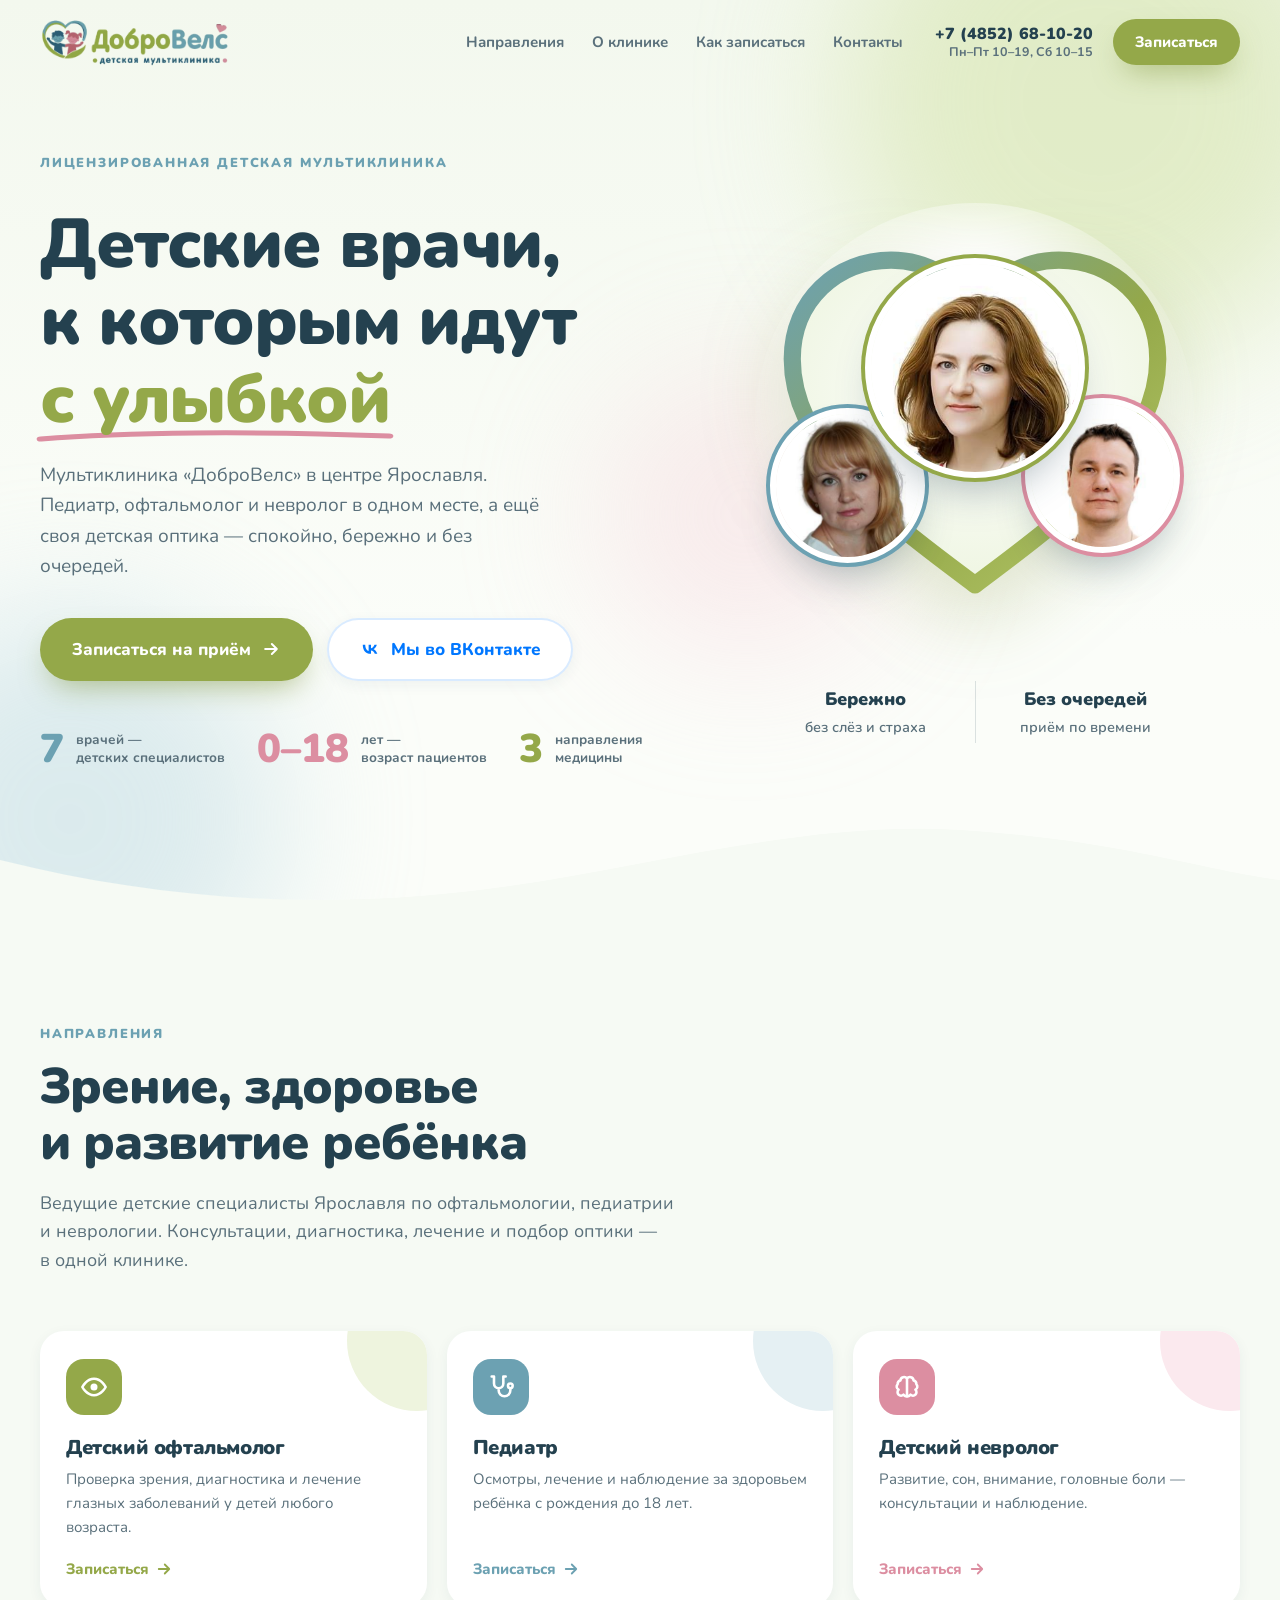
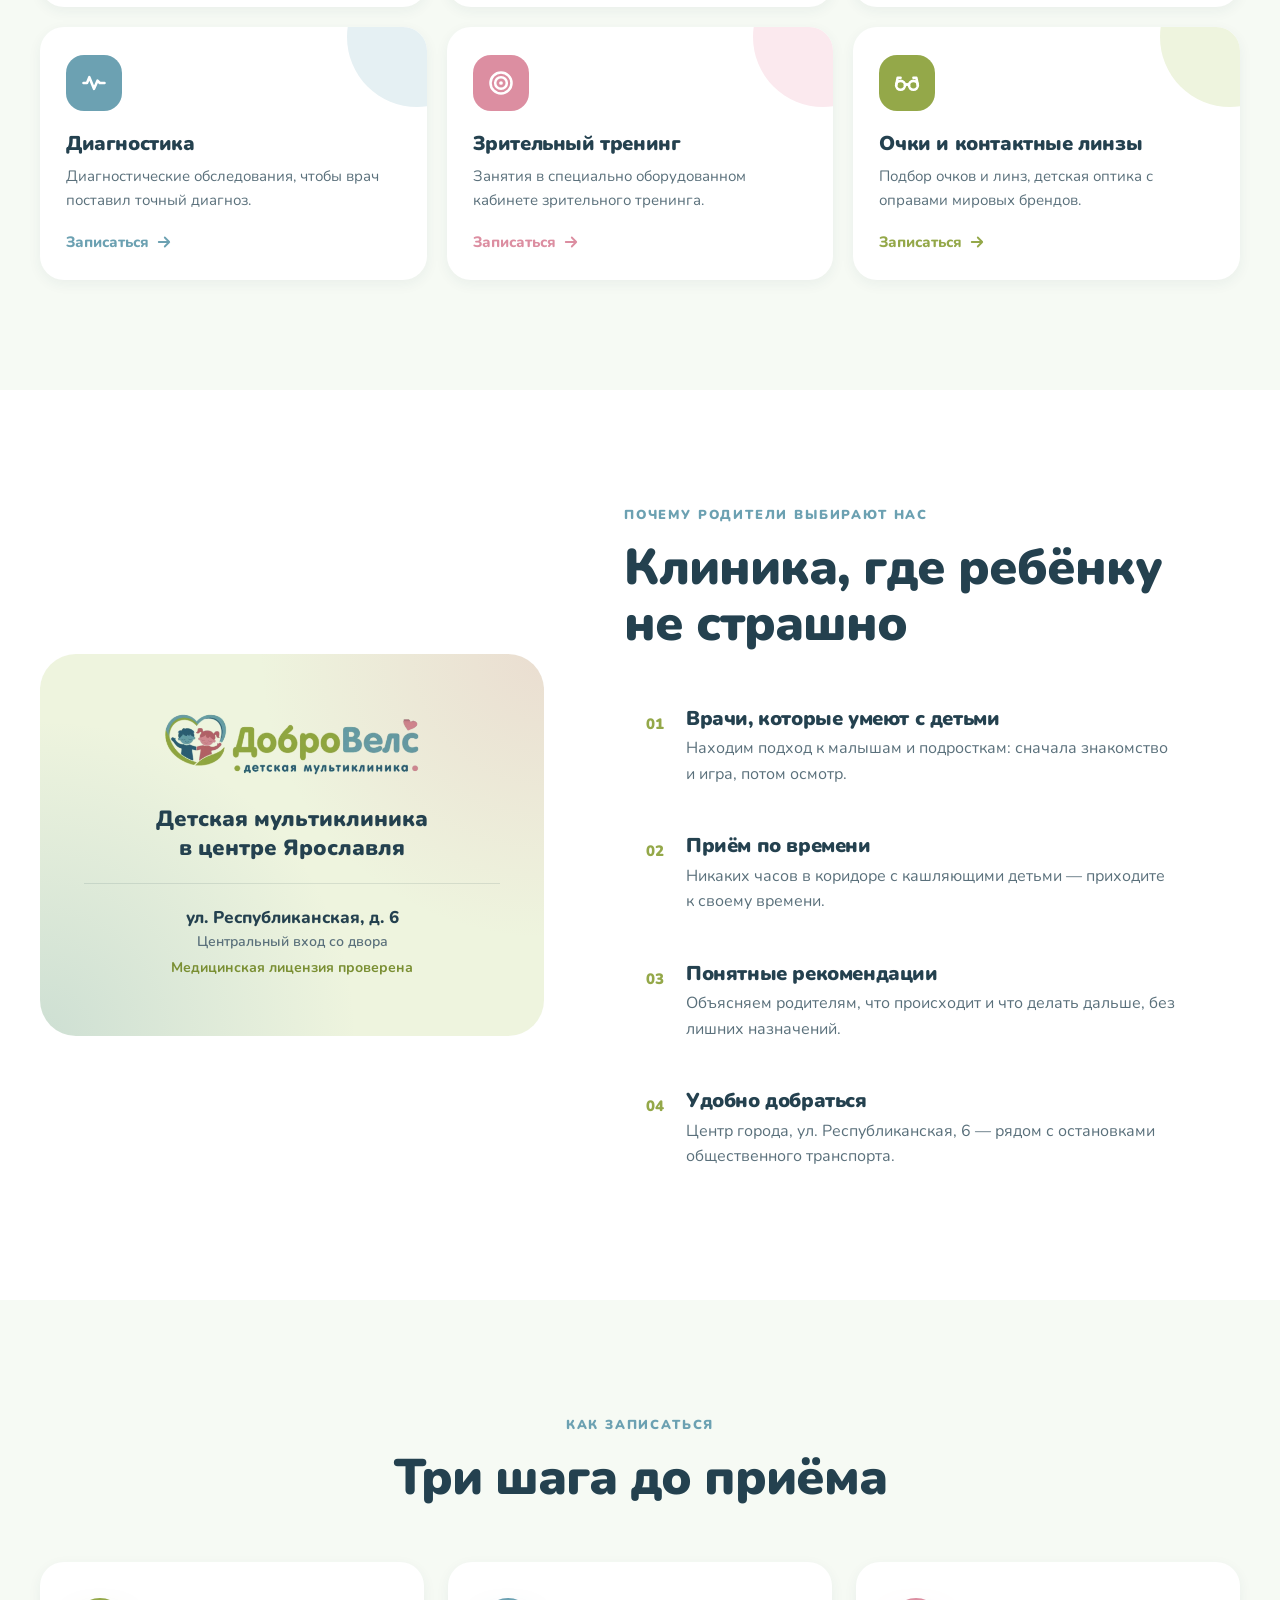
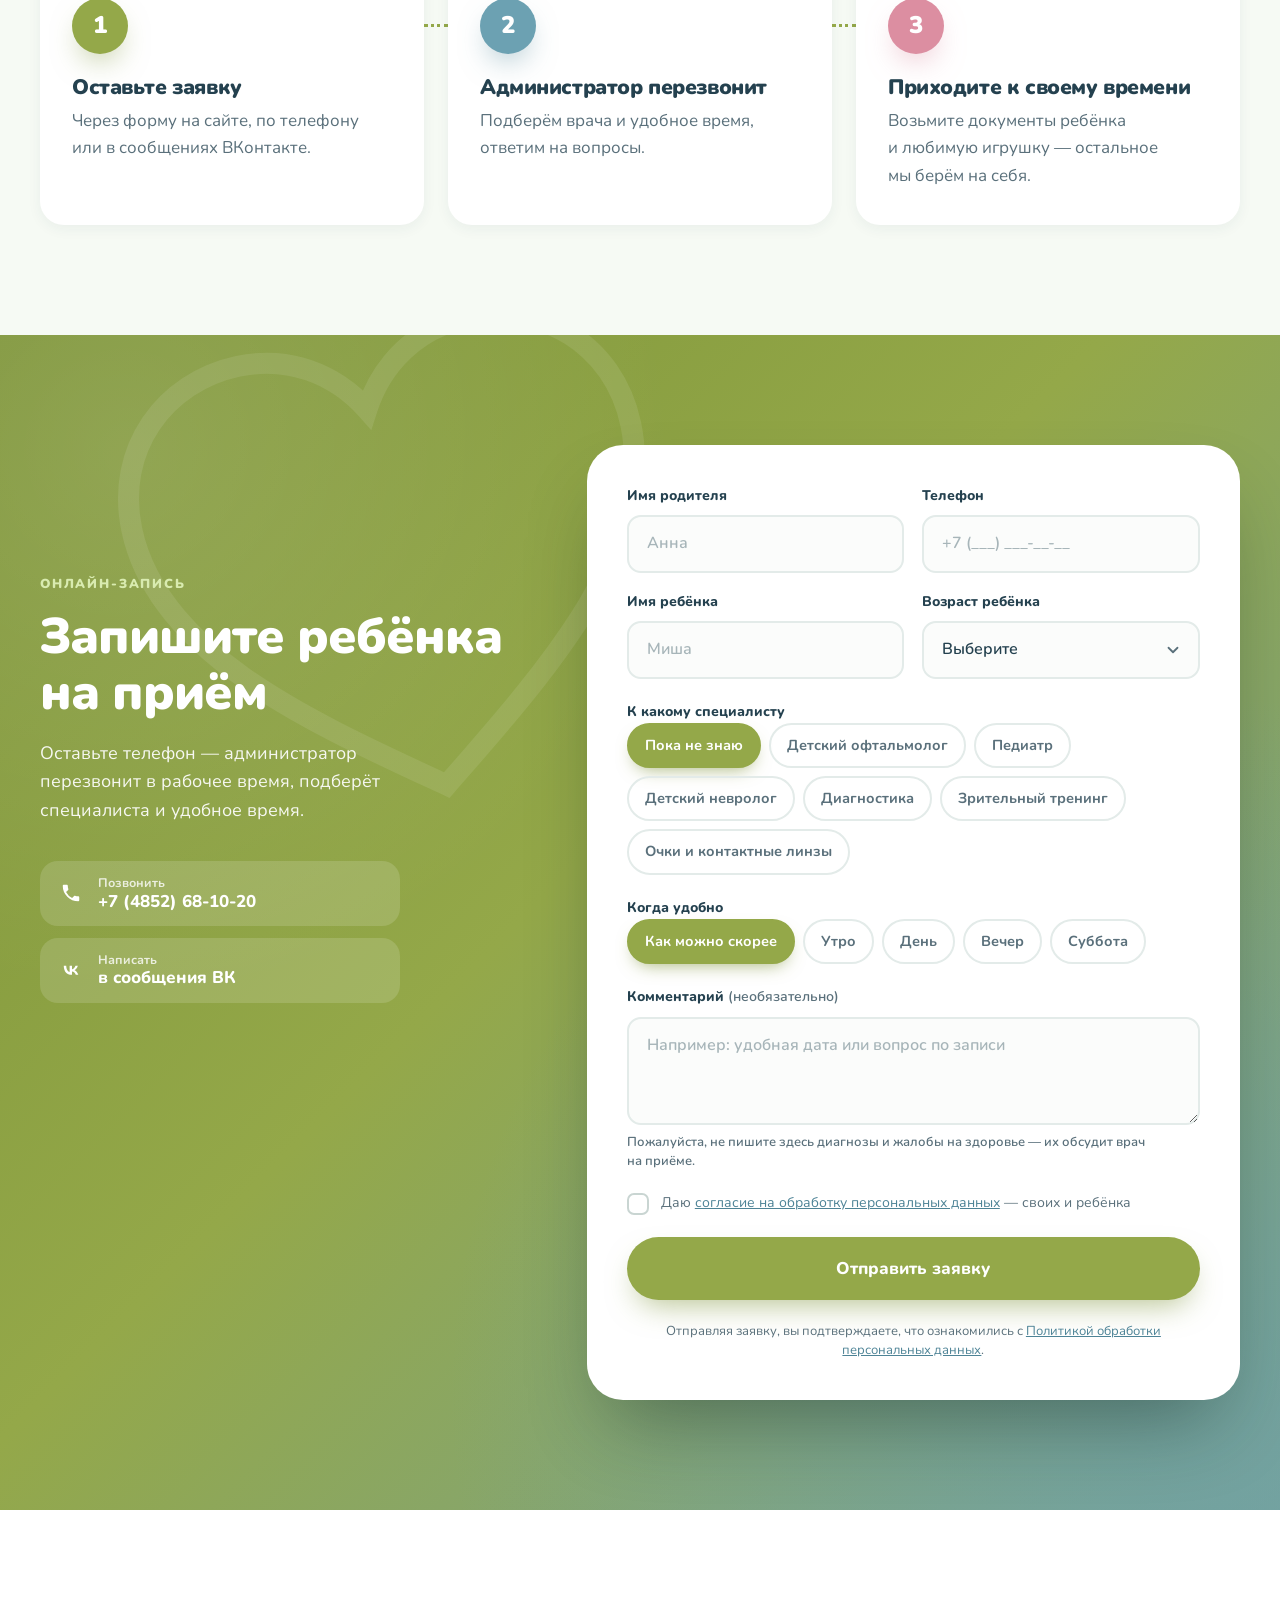
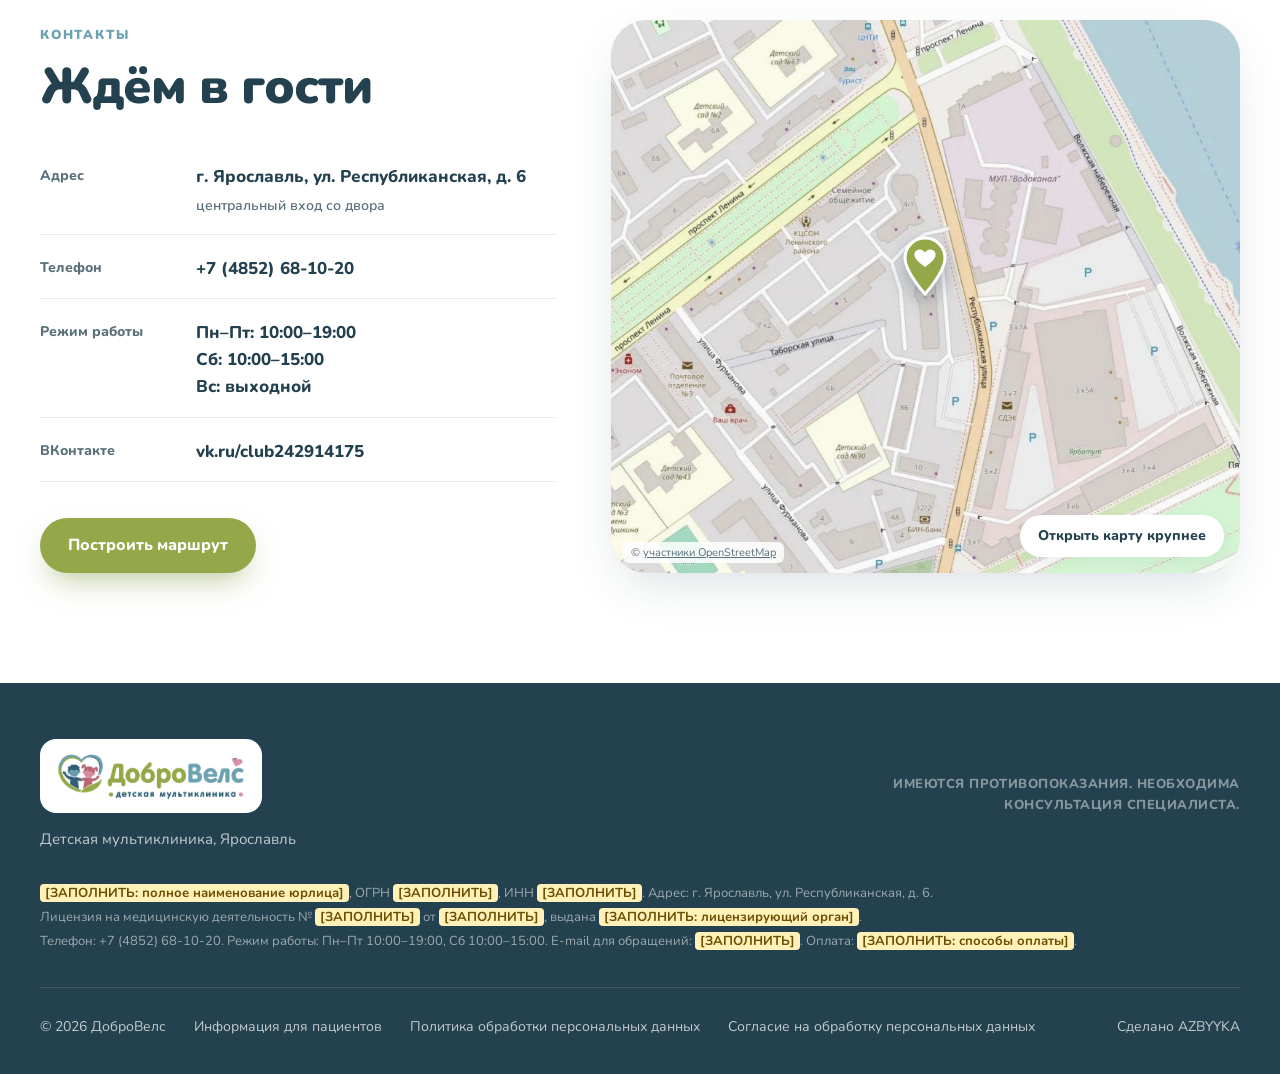
==== index.html @ 0ef4f891 "Initial commit: dobrovels demo site Co-Authored-By: Claude Opus 5.5 <noreply@anthropic.com> Claude-S" ====
<!DOCTYPE html>
<html lang="ru">
<head>
  <meta charset="utf-8">
  <meta name="viewport" content="width=device-width, initial-scale=1">
  <meta name="robots" content="noindex, nofollow">
  <title>ДоброВелс — детская мультиклиника в Ярославле</title>
  <meta name="description" content="Детская мультиклиника «ДоброВелс» в Ярославле: офтальмолог, педиатр и невролог для детей от 0 до 18 лет, детская оптика. ул. Республиканская, 6. Запись: +7 (4852) 68-10-20.">
  <meta name="theme-color" content="#94a849">
  <meta property="og:type" content="website">
  <meta property="og:title" content="ДоброВелс — детская мультиклиника в Ярославле">
  <meta property="og:description" content="Офтальмолог, педиатр и невролог для детей от 0 до 18 лет. Детская оптика. Онлайн-запись на приём.">
  <meta property="og:image" content="assets/logo.png">
  <link rel="icon" href="assets/favicon.png" type="image/png">
  <link rel="preload" href="assets/fonts/nunito-cyrillic-900-normal.woff2" as="font" type="font/woff2" crossorigin>
  <link rel="stylesheet" href="css/fonts.css">
  <link rel="stylesheet" href="css/styles.css">
  <script type="application/ld+json">
  {
    "@context": "https://schema.org",
    "@type": "MedicalClinic",
    "name": "Детская мультиклиника «ДоброВелс»",
    "medicalSpecialty": "Pediatric",
    "address": {
      "@type": "PostalAddress",
      "addressLocality": "Ярославль",
      "streetAddress": "ул. Республиканская, д. 6",
      "addressCountry": "RU"
    },
    "telephone": "+74852681020",
    "openingHours": ["Mo-Fr 10:00-19:00", "Sa 10:00-15:00"],
    "sameAs": ["https://vk.ru/club242914175"]
  }
  </script>
</head>
<body>
  <header class="header" data-header>
    <div class="container header__inner">
      <a class="header__logo" href="#top" aria-label="ДоброВелс — на главную">
        <img src="assets/logo.png" alt="ДоброВелс — детская мультиклиника" width="246" height="64">
      </a>

      <nav class="nav" data-nav aria-label="Основное меню">
        <a class="nav__link" href="#services">Направления</a>
        <a class="nav__link" href="#about">О клинике</a>
        <a class="nav__link" href="#steps">Как записаться</a>
        <a class="nav__link" href="#contacts">Контакты</a>
        <a class="nav__phone nav__phone--mobile" href="tel:+74852681020">+7 (4852) 68-10-20</a>
      </nav>

      <div class="header__actions">
        <a class="header__phone" href="tel:+74852681020">
          <span class="header__phone-number">+7 (4852) 68-10-20</span>
          <span class="header__phone-hint">Пн–Пт 10–19, Сб 10–15</span>
        </a>
        <a class="btn btn--primary btn--sm" href="#booking">Записаться</a>
        <button class="burger" type="button" data-burger aria-label="Открыть меню" aria-expanded="false">
          <span></span><span></span><span></span>
        </button>
      </div>
    </div>
  </header>

  <main id="top">
    <section class="hero">
      <div class="hero__bg" aria-hidden="true">
        <span class="blob blob--green"></span>
        <span class="blob blob--teal"></span>
        <span class="blob blob--pink"></span>
      </div>

      <div class="container hero__inner">
        <div class="hero__content">
          <span class="eyebrow hero__eyebrow reveal">Лицензированная детская мультиклиника</span>

          <h1 class="hero__title reveal">
            Детские врачи,<br>
            к&nbsp;которым идут<br>
            <span class="hero__accent">с&nbsp;улыбкой</span>
          </h1>

          <p class="hero__lead reveal">
            Мультиклиника «ДоброВелс» в&nbsp;центре Ярославля. Педиатр, офтальмолог
            и&nbsp;невролог в&nbsp;одном месте, а&nbsp;ещё своя детская оптика&nbsp;— спокойно,
            бережно и&nbsp;без очередей.
          </p>

          <div class="hero__actions reveal">
            <a class="btn btn--primary btn--lg" href="#booking">
              Записаться на приём
              <svg viewBox="0 0 24 24" width="20" height="20" aria-hidden="true"><path d="M5 12h14m-6-6 6 6-6 6" fill="none" stroke="currentColor" stroke-width="2.4" stroke-linecap="round" stroke-linejoin="round"/></svg>
            </a>
            <a class="btn btn--vk btn--lg" href="https://vk.ru/club242914175" target="_blank" rel="noopener">
              <svg viewBox="0 0 24 24" width="22" height="22" aria-hidden="true"><path fill="currentColor" d="M12.8 17.3c-5.5 0-8.6-3.8-8.7-10h2.7c.1 4.6 2.1 6.5 3.7 6.9V7.3h2.6v3.9c1.6-.2 3.2-2 3.8-3.9h2.5c-.4 2.4-2.2 4.2-3.5 4.9 1.3.6 3.3 2.2 4.1 5.1h-2.8c-.6-1.9-2.1-3.4-4.1-3.6v3.6h-.3Z"/></svg>
              Мы во ВКонтакте
            </a>
          </div>

          <ul class="hero__facts reveal">
            <li><strong>7</strong><span>врачей&nbsp;—<br>детских специалистов</span></li>
            <li><strong>0–18</strong><span>лет&nbsp;—<br>возраст пациентов</span></li>
            <li><strong>3</strong><span>направления<br>медицины</span></li>
          </ul>
        </div>

        <div class="hero__visual reveal">
          <div class="heart-scene">
            <svg class="heart-scene__heart" viewBox="0 0 400 360" aria-hidden="true">
              <defs>
                <linearGradient id="heartStroke" x1="0" y1="0" x2="1" y2="1">
                  <stop offset="0" stop-color="#6ca1b2"/>
                  <stop offset=".55" stop-color="#94a849"/>
                  <stop offset="1" stop-color="#b6c96a"/>
                </linearGradient>
                <radialGradient id="heartFill" cx=".5" cy=".42" r=".6">
                  <stop offset="0" stop-color="#ffffff"/>
                  <stop offset="1" stop-color="#eef5e1"/>
                </radialGradient>
              </defs>
              <path class="heart-scene__shape" d="M200 330C120 270 30 205 30 120 30 65 72 28 122 28c34 0 62 18 78 46 16-28 44-46 78-46 50 0 92 37 92 92 0 85-90 150-170 210Z" fill="url(#heartFill)" stroke="url(#heartStroke)" stroke-width="16" stroke-linejoin="round"/>
            </svg>

            <div class="team">
              <img class="team__photo team__photo--main" src="assets/doctor-1.jpg" alt="Врач детской мультиклиники «ДоброВелс»" width="300" height="300">
              <img class="team__photo team__photo--left" src="assets/doctor-2.jpg" alt="Врач детской мультиклиники «ДоброВелс»" width="300" height="300" loading="lazy">
              <img class="team__photo team__photo--right" src="assets/doctor-3.jpg" alt="Врач детской мультиклиники «ДоброВелс»" width="300" height="300" loading="lazy">
            </div>
          </div>

          <dl class="hero__notes">
            <div>
              <dt>Бережно</dt>
              <dd>без слёз и&nbsp;страха</dd>
            </div>
            <div>
              <dt>Без очередей</dt>
              <dd>приём по&nbsp;времени</dd>
            </div>
          </dl>
        </div>
      </div>

      <svg class="hero__wave" viewBox="0 0 1440 90" preserveAspectRatio="none" aria-hidden="true">
        <path d="M0 40c180 40 360 50 540 30S900 0 1080 10s270 40 360 50v30H0Z" fill="currentColor"/>
      </svg>
    </section>

    <section class="section section--tint" id="services">
      <div class="container">
        <header class="section__head reveal">
          <span class="eyebrow">Направления</span>
          <h2 class="section__title">Зрение, здоровье<br>и&nbsp;развитие ребёнка</h2>
          <p class="section__lead">Ведущие детские специалисты Ярославля по&nbsp;офтальмологии, педиатрии и&nbsp;неврологии. Консультации, диагностика, лечение и&nbsp;подбор оптики&nbsp;— в&nbsp;одной клинике.</p>
        </header>

        <div class="services" data-services></div>
      </div>
    </section>

    <section class="section" id="about">
      <div class="container about">
        <div class="about__media reveal">
          <div class="about__card about__card--main">
            <img src="assets/logo.png" alt="" width="246" height="64">
            <p>Детская мультиклиника<br>в&nbsp;центре Ярославля</p>
            <address>ул. Республиканская, д.&nbsp;6</address>
            <span class="about__entrance">Центральный вход со&nbsp;двора</span>
            <span class="about__license">Медицинская лицензия проверена</span>
          </div>
        </div>

        <div class="about__content">
          <span class="eyebrow reveal">Почему родители выбирают нас</span>
          <h2 class="section__title reveal">Клиника, где ребёнку<br>не страшно</h2>

          <ul class="features">
            <li class="feature reveal">
              <span class="feature__num">01</span>
              <div>
                <h3>Врачи, которые умеют с&nbsp;детьми</h3>
                <p>Находим подход к&nbsp;малышам и&nbsp;подросткам: сначала знакомство и&nbsp;игра, потом осмотр.</p>
              </div>
            </li>
            <li class="feature reveal">
              <span class="feature__num">02</span>
              <div>
                <h3>Приём по времени</h3>
                <p>Никаких часов в&nbsp;коридоре с&nbsp;кашляющими детьми&nbsp;— приходите к&nbsp;своему времени.</p>
              </div>
            </li>
            <li class="feature reveal">
              <span class="feature__num">03</span>
              <div>
                <h3>Понятные рекомендации</h3>
                <p>Объясняем родителям, что происходит и&nbsp;что делать дальше, без лишних назначений.</p>
              </div>
            </li>
            <li class="feature reveal">
              <span class="feature__num">04</span>
              <div>
                <h3>Удобно добраться</h3>
                <p>Центр города, ул.&nbsp;Республиканская, 6&nbsp;— рядом с&nbsp;остановками общественного транспорта.</p>
              </div>
            </li>
          </ul>
        </div>
      </div>
    </section>

    <section class="section section--tint" id="steps">
      <div class="container">
        <header class="section__head section__head--center reveal">
          <span class="eyebrow">Как записаться</span>
          <h2 class="section__title">Три шага до приёма</h2>
        </header>

        <ol class="steps">
          <li class="step reveal">
            <span class="step__num">1</span>
            <h3>Оставьте заявку</h3>
            <p>Через форму на&nbsp;сайте, по&nbsp;телефону или в&nbsp;сообщениях ВКонтакте.</p>
          </li>
          <li class="step reveal">
            <span class="step__num">2</span>
            <h3>Администратор перезвонит</h3>
            <p>Подберём врача и&nbsp;удобное время, ответим на&nbsp;вопросы.</p>
          </li>
          <li class="step reveal">
            <span class="step__num">3</span>
            <h3>Приходите к&nbsp;своему времени</h3>
            <p>Возьмите документы ребёнка и&nbsp;любимую игрушку&nbsp;— остальное мы&nbsp;берём на&nbsp;себя.</p>
          </li>
        </ol>
      </div>
    </section>

    <section class="section booking-section" id="booking">
      <div class="container booking">
        <div class="booking__intro reveal">
          <span class="eyebrow eyebrow--light">Онлайн-запись</span>
          <h2 class="section__title">Запишите ребёнка<br>на приём</h2>
          <p>Оставьте телефон — администратор перезвонит в&nbsp;рабочее время, подберёт специалиста и&nbsp;удобное время.</p>

          <div class="booking__alt">
            <a class="booking__alt-link" href="tel:+74852681020">
              <svg viewBox="0 0 24 24" width="22" height="22" aria-hidden="true"><path fill="currentColor" d="M6.6 10.8a15.2 15.2 0 0 0 6.6 6.6l2.2-2.2c.3-.3.7-.4 1-.2 1.1.4 2.3.6 3.6.6.6 0 1 .4 1 1V20c0 .6-.4 1-1 1A17 17 0 0 1 3 4c0-.6.4-1 1-1h3.5c.6 0 1 .4 1 1 0 1.3.2 2.5.6 3.6.1.3 0 .7-.2 1l-2.3 2.2Z"/></svg>
              <span><small>Позвонить</small>+7 (4852) 68-10-20</span>
            </a>
            <a class="booking__alt-link" href="https://vk.me/club242914175" target="_blank" rel="noopener">
              <svg viewBox="0 0 24 24" width="22" height="22" aria-hidden="true"><path fill="currentColor" d="M12.8 17.3c-5.5 0-8.6-3.8-8.7-10h2.7c.1 4.6 2.1 6.5 3.7 6.9V7.3h2.6v3.9c1.6-.2 3.2-2 3.8-3.9h2.5c-.4 2.4-2.2 4.2-3.5 4.9 1.3.6 3.3 2.2 4.1 5.1h-2.8c-.6-1.9-2.1-3.4-4.1-3.6v3.6h-.3Z"/></svg>
              <span><small>Написать</small>в&nbsp;сообщения ВК</span>
            </a>
          </div>
        </div>

        <form class="form reveal" data-booking-form action="send.php" method="post" novalidate>
          <div class="form__body">
            <div class="form__grid">
              <label class="field">
                <span class="field__label">Имя родителя</span>
                <input class="field__input" type="text" name="parent_name" autocomplete="name" required placeholder="Анна">
                <span class="field__error">Укажите, как к вам обращаться</span>
              </label>

              <label class="field">
                <span class="field__label">Телефон</span>
                <input class="field__input" type="tel" name="phone" autocomplete="tel" inputmode="tel" required placeholder="+7 (___) ___-__-__" data-phone-mask>
                <span class="field__error">Проверьте номер телефона</span>
              </label>

              <label class="field">
                <span class="field__label">Имя ребёнка</span>
                <input class="field__input" type="text" name="child_name" placeholder="Миша">
              </label>

              <label class="field">
                <span class="field__label">Возраст ребёнка</span>
                <select class="field__input" name="child_age">
                  <option value="">Выберите</option>
                  <option>до 1 года</option>
                  <option>1–3 года</option>
                  <option>3–7 лет</option>
                  <option>7–12 лет</option>
                  <option>12–18 лет</option>
                </select>
              </label>
            </div>

            <fieldset class="field">
              <legend class="field__label">К какому специалисту</legend>
              <div class="chips" data-specialist-chips></div>
            </fieldset>

            <fieldset class="field">
              <legend class="field__label">Когда удобно</legend>
              <div class="chips">
                <label class="chip"><input type="radio" name="time" value="Как можно скорее" checked><span>Как можно скорее</span></label>
                <label class="chip"><input type="radio" name="time" value="Утро"><span>Утро</span></label>
                <label class="chip"><input type="radio" name="time" value="День"><span>День</span></label>
                <label class="chip"><input type="radio" name="time" value="Вечер"><span>Вечер</span></label>
                <label class="chip"><input type="radio" name="time" value="Суббота"><span>Суббота</span></label>
              </div>
            </fieldset>

            <label class="field">
              <span class="field__label">Комментарий <em>(необязательно)</em></span>
              <textarea class="field__input" name="comment" rows="3" maxlength="500" placeholder="Например: удобная дата или вопрос по записи" aria-describedby="comment-hint"></textarea>
              <span class="field__hint" id="comment-hint">Пожалуйста, не&nbsp;пишите здесь диагнозы и&nbsp;жалобы на&nbsp;здоровье&nbsp;— их&nbsp;обсудит врач на&nbsp;приёме.</span>
            </label>

            <input class="form__trap" type="text" name="website" tabindex="-1" autocomplete="off" aria-hidden="true">

            <label class="consent">
              <input type="checkbox" name="consent" value="1" required>
              <span class="consent__box" aria-hidden="true"></span>
              <span class="consent__text">Даю <a href="consent.html" target="_blank">согласие на&nbsp;обработку персональных данных</a>&nbsp;— своих и&nbsp;ребёнка</span>
            </label>
            <input type="hidden" name="consent_version" value="2026-11-08">

            <button class="btn btn--primary btn--lg btn--block" type="submit" data-submit>
              <span class="btn__label">Отправить заявку</span>
              <span class="btn__spinner" aria-hidden="true"></span>
            </button>
            <p class="form__status" data-form-status role="status" aria-live="polite"></p>
            <p class="form__legal">Отправляя заявку, вы&nbsp;подтверждаете, что ознакомились с&nbsp;<a href="privacy.html" target="_blank">Политикой обработки персональных данных</a>.</p>
          </div>

          <div class="form__success" data-form-success hidden>
            <div class="form__success-icon">
              <svg viewBox="0 0 52 52" width="64" height="64" aria-hidden="true"><circle cx="26" cy="26" r="24" fill="none" stroke="currentColor" stroke-width="3"/><path d="m15 27 7 7 15-16" fill="none" stroke="currentColor" stroke-width="4" stroke-linecap="round" stroke-linejoin="round"/></svg>
            </div>
            <h3>Заявка отправлена!</h3>
            <p>Администратор перезвонит вам в&nbsp;ближайшее рабочее время.</p>
            <button class="btn btn--ghost" type="button" data-form-reset>Записать ещё одного ребёнка</button>
          </div>
        </form>
      </div>
    </section>

    <section class="section" id="contacts">
      <div class="container contacts">
        <div class="contacts__info reveal">
          <span class="eyebrow">Контакты</span>
          <h2 class="section__title">Ждём в гости</h2>

          <dl class="contact-list">
            <div class="contact-list__item">
              <dt>Адрес</dt>
              <dd>г. Ярославль, ул. Республиканская, д.&nbsp;6<br><span class="contact-list__note">центральный вход со&nbsp;двора</span></dd>
            </div>
            <div class="contact-list__item">
              <dt>Телефон</dt>
              <dd><a href="tel:+74852681020">+7 (4852) 68-10-20</a></dd>
            </div>
            <div class="contact-list__item">
              <dt>Режим работы</dt>
              <dd>Пн–Пт: 10:00–19:00<br>Сб: 10:00–15:00<br>Вс: выходной</dd>
            </div>
            <div class="contact-list__item">
              <dt>ВКонтакте</dt>
              <dd><a href="https://vk.ru/club242914175" target="_blank" rel="noopener">vk.ru/club242914175</a></dd>
            </div>
          </dl>

          <a class="btn btn--primary" href="https://yandex.ru/maps/?rtext=~57.641555%2C39.882776&amp;rtt=auto" target="_blank" rel="noopener">Построить маршрут</a>
        </div>

        <div class="contacts__map reveal">
          <div class="map">
            <img class="map__image" src="assets/map.jpg" alt="Карта: Ярославль, ул. Республиканская, 6" width="1100" height="760" loading="lazy">
            <svg class="map__pin" viewBox="0 0 48 60" width="48" height="60" aria-hidden="true">
              <path d="M24 58C24 58 4 36 4 22a20 20 0 0 1 40 0c0 14-20 36-20 36Z" fill="#94a849" stroke="#fff" stroke-width="3"/>
              <path d="M24 31s-8-4.9-10.1-9.9C12.3 17.3 14.7 13.5 18.6 13.5c2.1 0 3.8 1.2 5.4 3 1.6-1.8 3.3-3 5.4-3 3.9 0 6.3 3.8 4.7 7.6C32 26.1 24 31 24 31Z" fill="#fff"/>
            </svg>
            <span class="map__attribution">© <a href="https://www.openstreetmap.org/copyright" target="_blank" rel="noopener">участники OpenStreetMap</a></span>
          </div>
          <a class="contacts__map-link" href="https://www.openstreetmap.org/?mlat=57.641555&amp;mlon=39.882776#map=17/57.641555/39.882776" target="_blank" rel="noopener">Открыть карту крупнее</a>
        </div>
      </div>
    </section>
  </main>

  <footer class="footer">
    <div class="container footer__inner">
      <div class="footer__brand">
        <img src="assets/logo.png" alt="ДоброВелс" width="200" height="52">
        <p>Детская мультиклиника, Ярославль</p>
      </div>

      <p class="footer__warning">Имеются противопоказания. Необходима консультация специалиста.</p>

      <div class="footer__legal">
        <p><span class="fill">[ЗАПОЛНИТЬ: полное наименование юрлица]</span>, ОГРН <span class="fill">[ЗАПОЛНИТЬ]</span>, ИНН <span class="fill">[ЗАПОЛНИТЬ]</span>. Адрес: г.&nbsp;Ярославль, ул.&nbsp;Республиканская, д.&nbsp;6.</p>
        <p>Лицензия на&nbsp;медицинскую деятельность №&nbsp;<span class="fill">[ЗАПОЛНИТЬ]</span> от&nbsp;<span class="fill">[ЗАПОЛНИТЬ]</span>, выдана <span class="fill">[ЗАПОЛНИТЬ: лицензирующий орган]</span>.</p>
        <p>Телефон: +7 (4852) 68-10-20. Режим работы: Пн–Пт 10:00–19:00, Сб 10:00–15:00. E-mail для обращений: <span class="fill">[ЗАПОЛНИТЬ]</span>. Оплата: <span class="fill">[ЗАПОЛНИТЬ: способы оплаты]</span>.</p>
      </div>

      <div class="footer__bottom">
        <span>© <span data-year>2026</span> ДоброВелс</span>
        <a href="patients.html">Информация для пациентов</a>
        <a href="privacy.html">Политика обработки персональных данных</a>
        <a href="consent.html">Согласие на обработку персональных данных</a>
        <a class="footer__credit" href="https://azbyyka.ru" target="_blank" rel="noopener">Сделано AZBYYKA</a>
      </div>
    </div>
  </footer>

  <div class="mobile-bar">
    <a class="mobile-bar__call" href="tel:+74852681020" aria-label="Позвонить">
      <svg viewBox="0 0 24 24" width="22" height="22" aria-hidden="true"><path fill="currentColor" d="M6.6 10.8a15.2 15.2 0 0 0 6.6 6.6l2.2-2.2c.3-.3.7-.4 1-.2 1.1.4 2.3.6 3.6.6.6 0 1 .4 1 1V20c0 .6-.4 1-1 1A17 17 0 0 1 3 4c0-.6.4-1 1-1h3.5c.6 0 1 .4 1 1 0 1.3.2 2.5.6 3.6.1.3 0 .7-.2 1l-2.3 2.2Z"/></svg>
    </a>
    <a class="btn btn--primary btn--block" href="#booking">Записаться на приём</a>
  </div>

  <script src="js/main.js" defer></script>
</body>
</html>
---- css/fonts.css ----
@font-face {
  font-family: "Nunito";
  font-style: normal;
  font-weight: 400;
  font-display: swap;
  src: url("../assets/fonts/nunito-cyrillic-400-normal.woff2") format("woff2");
  unicode-range: U+0301, U+0400-045F, U+0490-0491, U+04B0-04B1, U+2116;
}

@font-face {
  font-family: "Nunito";
  font-style: normal;
  font-weight: 400;
  font-display: swap;
  src: url("../assets/fonts/nunito-latin-400-normal.woff2") format("woff2");
  unicode-range: U+0000-00FF, U+0131, U+0152-0153, U+02BB-02BC, U+02C6, U+02DA, U+02DC, U+0304, U+0308, U+0329, U+2000-206F, U+20AC, U+2122, U+2191, U+2193, U+2212, U+2215, U+FEFF, U+FFFD;
}

@font-face {
  font-family: "Nunito";
  font-style: normal;
  font-weight: 600;
  font-display: swap;
  src: url("../assets/fonts/nunito-cyrillic-600-normal.woff2") format("woff2");
  unicode-range: U+0301, U+0400-045F, U+0490-0491, U+04B0-04B1, U+2116;
}

@font-face {
  font-family: "Nunito";
  font-style: normal;
  font-weight: 600;
  font-display: swap;
  src: url("../assets/fonts/nunito-latin-600-normal.woff2") format("woff2");
  unicode-range: U+0000-00FF, U+0131, U+0152-0153, U+02BB-02BC, U+02C6, U+02DA, U+02DC, U+0304, U+0308, U+0329, U+2000-206F, U+20AC, U+2122, U+2191, U+2193, U+2212, U+2215, U+FEFF, U+FFFD;
}

@font-face {
  font-family: "Nunito";
  font-style: normal;
  font-weight: 700;
  font-display: swap;
  src: url("../assets/fonts/nunito-cyrillic-700-normal.woff2") format("woff2");
  unicode-range: U+0301, U+0400-045F, U+0490-0491, U+04B0-04B1, U+2116;
}

@font-face {
  font-family: "Nunito";
  font-style: normal;
  font-weight: 700;
  font-display: swap;
  src: url("../assets/fonts/nunito-latin-700-normal.woff2") format("woff2");
  unicode-range: U+0000-00FF, U+0131, U+0152-0153, U+02BB-02BC, U+02C6, U+02DA, U+02DC, U+0304, U+0308, U+0329, U+2000-206F, U+20AC, U+2122, U+2191, U+2193, U+2212, U+2215, U+FEFF, U+FFFD;
}

@font-face {
  font-family: "Nunito";
  font-style: normal;
  font-weight: 800;
  font-display: swap;
  src: url("../assets/fonts/nunito-cyrillic-800-normal.woff2") format("woff2");
  unicode-range: U+0301, U+0400-045F, U+0490-0491, U+04B0-04B1, U+2116;
}

@font-face {
  font-family: "Nunito";
  font-style: normal;
  font-weight: 800;
  font-display: swap;
  src: url("../assets/fonts/nunito-latin-800-normal.woff2") format("woff2");
  unicode-range: U+0000-00FF, U+0131, U+0152-0153, U+02BB-02BC, U+02C6, U+02DA, U+02DC, U+0304, U+0308, U+0329, U+2000-206F, U+20AC, U+2122, U+2191, U+2193, U+2212, U+2215, U+FEFF, U+FFFD;
}

@font-face {
  font-family: "Nunito";
  font-style: normal;
  font-weight: 900;
  font-display: swap;
  src: url("../assets/fonts/nunito-cyrillic-900-normal.woff2") format("woff2");
  unicode-range: U+0301, U+0400-045F, U+0490-0491, U+04B0-04B1, U+2116;
}

@font-face {
  font-family: "Nunito";
  font-style: normal;
  font-weight: 900;
  font-display: swap;
  src: url("../assets/fonts/nunito-latin-900-normal.woff2") format("woff2");
  unicode-range: U+0000-00FF, U+0131, U+0152-0153, U+02BB-02BC, U+02C6, U+02DA, U+02DC, U+0304, U+0308, U+0329, U+2000-206F, U+20AC, U+2122, U+2191, U+2193, U+2212, U+2215, U+FEFF, U+FFFD;
}
---- css/styles.css ----
:root {
  --green: #94a849;
  --green-dark: #7a8f33;
  --green-soft: #eef4de;
  --teal: #6ca1b2;
  --teal-dark: #4d8396;
  --teal-soft: #e5f0f3;
  --pink: #dc8ea1;
  --pink-soft: #fbe9ee;
  --ink: #24414f;
  --ink-soft: #5a707b;
  --line: #e3ebe9;
  --bg: #ffffff;
  --bg-tint: #f6faf4;
  --vk: #0077ff;

  --radius-sm: 14px;
  --radius: 24px;
  --radius-lg: 36px;
  --shadow-sm: 0 4px 14px rgba(36, 65, 79, .06);
  --shadow: 0 18px 50px -12px rgba(36, 65, 79, .18);
  --shadow-green: 0 14px 30px -10px rgba(122, 143, 51, .55);

  --font: "Nunito", system-ui, -apple-system, "Segoe UI", sans-serif;
  --header-h: 84px;
  --ease: cubic-bezier(.22, 1, .36, 1);
}

*,
*::before,
*::after { box-sizing: border-box; }

html {
  scroll-behavior: smooth;
  scroll-padding-top: calc(var(--header-h) + 12px);
  -webkit-text-size-adjust: 100%;
}

body {
  margin: 0;
  font-family: var(--font);
  font-size: 17px;
  line-height: 1.6;
  color: var(--ink);
  background: var(--bg);
  -webkit-font-smoothing: antialiased;
  overflow-x: hidden;
}

img { max-width: 100%; height: auto; display: block; }
a { color: inherit; }
h1, h2, h3 { margin: 0; line-height: 1.12; font-weight: 900; letter-spacing: -.02em; }
p { margin: 0; }

.container {
  width: min(1200px, 100% - 48px);
  margin-inline: auto;
}

/* Buttons */
.btn {
  --btn-bg: var(--ink);
  --btn-fg: #fff;
  display: inline-flex;
  align-items: center;
  justify-content: center;
  gap: 10px;
  padding: 15px 28px;
  border: 0;
  border-radius: 999px;
  background: var(--btn-bg);
  color: var(--btn-fg);
  font: inherit;
  font-weight: 800;
  font-size: 16px;
  text-decoration: none;
  cursor: pointer;
  transition: transform .25s var(--ease), box-shadow .25s var(--ease), background-color .2s;
  white-space: nowrap;
}

.btn:hover { transform: translateY(-2px); }
.btn:active { transform: translateY(0); }
.btn:focus-visible { outline: 3px solid var(--teal); outline-offset: 3px; }

.btn--primary { --btn-bg: var(--green); box-shadow: var(--shadow-green); }
.btn--primary:hover { --btn-bg: var(--green-dark); }
.btn--vk { --btn-bg: #fff; --btn-fg: var(--vk); box-shadow: var(--shadow-sm), inset 0 0 0 2px rgba(0, 119, 255, .15); }
.btn--vk:hover { box-shadow: var(--shadow), inset 0 0 0 2px rgba(0, 119, 255, .35); }
.btn--ghost { --btn-bg: transparent; --btn-fg: var(--green-dark); box-shadow: inset 0 0 0 2px currentColor; }
.btn--sm { padding: 11px 22px; font-size: 15px; }
.btn--lg { padding: 18px 32px; font-size: 17px; }
.btn--block { width: 100%; }

/* Header */
.header {
  position: fixed;
  inset: 0 0 auto;
  z-index: 50;
  height: var(--header-h);
  display: flex;
  align-items: center;
  transition: background-color .3s, box-shadow .3s, height .3s var(--ease);
}

.header.is-scrolled {
  --header-h: 70px;
  background: rgba(255, 255, 255, .86);
  backdrop-filter: saturate(160%) blur(14px);
  -webkit-backdrop-filter: saturate(160%) blur(14px);
  box-shadow: 0 1px 0 var(--line), var(--shadow-sm);
}

.header__inner {
  display: flex;
  align-items: center;
  gap: 32px;
}

.header__logo img { width: 190px; transition: width .3s var(--ease); }
.header.is-scrolled .header__logo img { width: 170px; }

.nav { display: flex; gap: 28px; margin-left: auto; }

.nav__link {
  position: relative;
  font-weight: 700;
  font-size: 15px;
  text-decoration: none;
  color: var(--ink-soft);
  transition: color .2s;
}

.nav__link::after {
  content: "";
  position: absolute;
  left: 0;
  right: 0;
  bottom: -4px;
  height: 3px;
  border-radius: 3px;
  background: var(--green);
  transform: scaleX(0);
  transition: transform .3s var(--ease);
}

.nav__link:hover { color: var(--ink); }
.nav__link:hover::after { transform: scaleX(1); }
.nav__phone--mobile { display: none; }

.header__actions { display: flex; align-items: center; gap: 20px; }

.header__phone {
  display: flex;
  flex-direction: column;
  align-items: flex-end;
  text-decoration: none;
  line-height: 1.2;
}

.header__phone-number { font-weight: 900; font-size: 16px; }

.header__phone-hint {
  font-size: 12.5px;
  font-weight: 700;
  color: var(--ink-soft);
}

.burger {
  display: none;
  width: 46px;
  height: 46px;
  padding: 0;
  border: 0;
  border-radius: 50%;
  background: var(--green-soft);
  cursor: pointer;
  position: relative;
}

.burger span {
  position: absolute;
  left: 13px;
  width: 20px;
  height: 2.5px;
  border-radius: 2px;
  background: var(--ink);
  transition: transform .3s var(--ease), opacity .2s;
}

.burger span:nth-child(1) { top: 16px; }
.burger span:nth-child(2) { top: 22px; }
.burger span:nth-child(3) { top: 28px; }
.burger[aria-expanded="true"] span:nth-child(1) { transform: translateY(6px) rotate(45deg); }
.burger[aria-expanded="true"] span:nth-child(2) { opacity: 0; }
.burger[aria-expanded="true"] span:nth-child(3) { transform: translateY(-6px) rotate(-45deg); }

/* Hero */
.hero {
  position: relative;
  padding: calc(var(--header-h) + 64px) 0 140px;
  background: linear-gradient(180deg, #f3f8ee 0%, #fbfdf9 70%);
  overflow: hidden;
}

.hero__bg { position: absolute; inset: 0; pointer-events: none; }

.blob {
  position: absolute;
  border-radius: 50%;
  filter: blur(70px);
  opacity: .5;
  animation: drift 18s ease-in-out infinite alternate;
}

.blob--green { width: 520px; height: 520px; background: #cfe0a0; top: -160px; right: -80px; }
.blob--teal { width: 420px; height: 420px; background: #bcd9e2; bottom: -120px; left: -140px; animation-delay: -6s; }
.blob--pink { width: 300px; height: 300px; background: #f5ccd6; top: 40%; right: 30%; opacity: .35; animation-delay: -12s; }

.hero__inner {
  position: relative;
  display: grid;
  grid-template-columns: 1.08fr .92fr;
  align-items: center;
  gap: 48px;
}

.hero__eyebrow { margin-bottom: 0; }

.hero__title {
  margin: 18px 0 22px;
  font-size: clamp(40px, 5.4vw, 70px);
  isolation: isolate;
}

.hero__accent {
  position: relative;
  color: var(--green);
  white-space: nowrap;
}

.hero__accent::after {
  content: "";
  position: absolute;
  left: -4px;
  right: -4px;
  bottom: .04em;
  height: .2em;
  background: url("data:image/svg+xml,%3Csvg xmlns='http://www.w3.org/2000/svg' viewBox='0 0 200 14' preserveAspectRatio='none'%3E%3Cpath d='M3 10C50 3 120 2 197 7' fill='none' stroke='%23dc8ea1' stroke-width='5' stroke-linecap='round'/%3E%3C/svg%3E") center / 100% 100% no-repeat;
  z-index: -1;
}

.hero__lead {
  max-width: 520px;
  font-size: 19px;
  color: var(--ink-soft);
}

.hero__actions {
  display: flex;
  flex-wrap: wrap;
  gap: 14px;
  margin-top: 36px;
}

.hero__facts {
  display: flex;
  gap: 32px;
  margin: 48px 0 0;
  padding: 0;
  list-style: none;
}

.hero__facts li { display: flex; align-items: center; gap: 12px; }

.hero__facts strong {
  white-space: nowrap;
  font-size: 40px;
  font-weight: 900;
  line-height: 1;
  color: var(--teal);
}

.hero__facts li:nth-child(2) strong { color: var(--pink); }
.hero__facts li:nth-child(3) strong { color: var(--green); }

.hero__facts span {
  white-space: nowrap;
  font-size: 13.5px;
  font-weight: 700;
  line-height: 1.3;
  color: var(--ink-soft);
}

.hero__visual { position: relative; }

.heart-scene {
  position: relative;
  width: min(100%, 500px);
  margin-inline: auto;
  aspect-ratio: 1;
  display: grid;
  place-items: center;
}

.heart-scene::before {
  content: "";
  position: absolute;
  inset: 6%;
  border-radius: 50%;
  background: radial-gradient(circle at 50% 45%, #fff 0 45%, rgba(255, 255, 255, 0) 70%);
}

.heart-scene__heart {
  position: relative;
  width: 86%;
  filter: drop-shadow(0 30px 40px rgba(122, 143, 51, .25));
  animation: heartbeat 3.2s ease-in-out infinite;
  transform-origin: 50% 60%;
}

.team {
  position: absolute;
  inset: 0;
}

.team__photo {
  --ring: var(--green);
  position: absolute;
  aspect-ratio: 1;
  object-fit: cover;
  border-radius: 50%;
  border: 6px solid #fff;
  background: #fff;
  box-shadow: 0 0 0 4px var(--ring), 0 24px 44px -16px rgba(36, 65, 79, .4);
  opacity: 0;
  animation: photo-in .9s var(--ease) forwards, float 7s ease-in-out infinite;
}

.team__photo--main {
  z-index: 2;
  width: 44%;
  top: 17%;
  left: 28%;
  animation-delay: .6s, 1.5s;
}

.team__photo--left {
  --ring: var(--teal);
  z-index: 1;
  width: 31%;
  top: 47%;
  left: 9%;
  animation-delay: .85s, -2.5s;
}

.team__photo--right {
  --ring: var(--pink);
  z-index: 1;
  width: 31%;
  top: 45%;
  right: 9%;
  animation-delay: 1.1s, -4.5s;
}

.hero__notes {
  display: grid;
  grid-template-columns: 1fr 1fr;
  width: min(100%, 440px);
  margin: 8px auto 0;
}

.hero__notes > div {
  padding: 4px 24px;
  text-align: center;
}

.hero__notes > div + div { border-left: 1px solid rgba(36, 65, 79, .15); }

.hero__notes dt {
  font-size: 18px;
  font-weight: 900;
  color: var(--ink);
}

.hero__notes dd {
  margin: 2px 0 0;
  font-size: 14.5px;
  font-weight: 600;
  color: var(--ink-soft);
}

.hero__wave {
  position: absolute;
  left: 0;
  bottom: -1px;
  width: 100%;
  height: 90px;
  color: var(--bg-tint);
}

/* Sections */
.section { padding: 110px 0; position: relative; }
.section--tint { background: var(--bg-tint); }

.section__head { max-width: 640px; margin-bottom: 56px; }
.section__head--center { margin-inline: auto; text-align: center; }

.eyebrow {
  display: inline-block;
  margin-bottom: 14px;
  font-size: 13px;
  font-weight: 900;
  letter-spacing: .14em;
  text-transform: uppercase;
  color: var(--teal);
}

.eyebrow--light { color: #d9ebb0; }

.section__title { font-size: clamp(32px, 4vw, 50px); }
.section__lead { margin-top: 18px; font-size: 18px; color: var(--ink-soft); }

/* Services */
.services {
  display: grid;
  grid-template-columns: repeat(3, 1fr);
  gap: 20px;
}

.service {
  --accent: var(--green);
  --accent-soft: var(--green-soft);
  position: relative;
  display: flex;
  flex-direction: column;
  padding: 28px 26px 26px;
  border-radius: var(--radius);
  background: #fff;
  box-shadow: var(--shadow-sm);
  overflow: hidden;
  transition: transform .35s var(--ease), box-shadow .35s var(--ease);
}

.service::before {
  content: "";
  position: absolute;
  top: -60px;
  right: -60px;
  width: 140px;
  height: 140px;
  border-radius: 50%;
  background: var(--accent-soft);
  transition: transform .5s var(--ease);
}

.service:hover { transform: translateY(-6px); box-shadow: var(--shadow); }
.service:hover::before { transform: scale(1.8); }

.service--teal { --accent: var(--teal); --accent-soft: var(--teal-soft); }
.service--pink { --accent: var(--pink); --accent-soft: var(--pink-soft); }

.service__icon {
  position: relative;
  display: grid;
  place-items: center;
  width: 56px;
  height: 56px;
  margin-bottom: 22px;
  border-radius: 18px;
  background: var(--accent);
  color: #fff;
}

.service h3 { position: relative; font-size: 20px; font-weight: 900; margin-bottom: 8px; }
.service p { position: relative; font-size: 15px; color: var(--ink-soft); flex: 1; }

.service { cursor: pointer; }

.service__link {
  display: inline-flex;
  align-items: center;
  gap: 6px;
  margin-top: 18px;
  padding: 0;
  border: 0;
  background: none;
  font: inherit;
  font-size: 15px;
  font-weight: 800;
  color: var(--accent);
  cursor: pointer;
  text-decoration: none;
}

.service__link::after {
  content: "";
  position: absolute;
  inset: 0;
  border-radius: inherit;
}

.service__link:focus-visible { outline: 0; }
.service__link:focus-visible::after { outline: 3px solid var(--teal); outline-offset: 3px; border-radius: var(--radius); }

.service__link svg { transition: transform .25s var(--ease); }
.service:hover .service__link svg { transform: translateX(4px); }

/* About */
.about {
  display: grid;
  grid-template-columns: .9fr 1.1fr;
  gap: 80px;
  align-items: center;
}

.about__media { position: relative; }

.about__card--main {
  position: relative;
  padding: 56px 44px;
  border-radius: var(--radius-lg);
  background:
    radial-gradient(circle at 100% 0, rgba(220, 142, 161, .22), transparent 45%),
    radial-gradient(circle at 0 100%, rgba(108, 161, 178, .25), transparent 50%),
    var(--green-soft);
  text-align: center;
}

.about__card--main img { width: 260px; margin: 0 auto 28px; }
.about__card--main p { font-size: 22px; font-weight: 900; line-height: 1.3; }

.about__card--main address {
  margin-top: 20px;
  padding-top: 20px;
  border-top: 1px solid rgba(36, 65, 79, .12);
  font-style: normal;
  font-weight: 800;
  font-size: 17px;
}

.about__entrance {
  display: block;
  font-size: 14px;
  font-weight: 600;
  color: var(--ink-soft);
}

.about__license {
  display: block;
  margin-top: 4px;
  font-size: 14px;
  font-weight: 700;
  color: var(--green-dark);
}

.features {
  display: grid;
  gap: 8px;
  margin: 36px 0 0;
  padding: 0;
  list-style: none;
}

.feature {
  display: flex;
  gap: 22px;
  padding: 20px 22px;
  border-radius: var(--radius);
  transition: background-color .25s;
}

.feature:hover { background: var(--bg-tint); }

.feature__num {
  flex-shrink: 0;
  font-size: 15px;
  font-weight: 900;
  color: var(--green);
  padding-top: 4px;
}

.feature h3 { font-size: 20px; font-weight: 900; margin-bottom: 6px; }
.feature p { color: var(--ink-soft); font-size: 16px; }

/* Steps */
.steps {
  display: grid;
  grid-template-columns: repeat(3, 1fr);
  gap: 24px;
  margin: 0;
  padding: 0;
  list-style: none;
  counter-reset: step;
}

.step {
  position: relative;
  padding: 36px 32px;
  border-radius: var(--radius);
  background: #fff;
  box-shadow: var(--shadow-sm);
}

.step:not(:last-child)::after {
  content: "";
  position: absolute;
  top: 62px;
  right: -24px;
  width: 24px;
  border-top: 3px dotted var(--green);
}

.step__num {
  display: grid;
  place-items: center;
  width: 56px;
  height: 56px;
  margin-bottom: 22px;
  border-radius: 50%;
  background: var(--green);
  color: #fff;
  font-size: 24px;
  font-weight: 900;
  box-shadow: var(--shadow-green);
}

.step:nth-child(2) .step__num { background: var(--teal); box-shadow: 0 14px 30px -10px rgba(77, 131, 150, .55); }
.step:nth-child(3) .step__num { background: var(--pink); box-shadow: 0 14px 30px -10px rgba(220, 142, 161, .6); }
.step h3 { font-size: 21px; font-weight: 900; margin-bottom: 8px; }
.step p { color: var(--ink-soft); }

/* Booking */
.booking-section {
  background:
    radial-gradient(circle at 10% 10%, rgba(255, 255, 255, .12), transparent 35%),
    radial-gradient(circle at 90% 90%, rgba(108, 161, 178, .5), transparent 45%),
    linear-gradient(135deg, #7d9437 0%, #94a849 45%, #6ca1b2 120%);
  color: #fff;
  overflow: hidden;
}

.booking-section::before {
  content: "";
  position: absolute;
  top: -40px;
  left: 50%;
  width: 600px;
  height: 540px;
  background: url("data:image/svg+xml,%3Csvg xmlns='http://www.w3.org/2000/svg' viewBox='0 0 400 360'%3E%3Cpath d='M200 330C120 270 30 205 30 120 30 65 72 28 122 28c34 0 62 18 78 46 16-28 44-46 78-46 50 0 92 37 92 92 0 85-90 150-170 210Z' fill='none' stroke='white' stroke-opacity='.09' stroke-width='14'/%3E%3C/svg%3E") center / contain no-repeat;
  transform: translateX(-90%) rotate(-12deg);
  pointer-events: none;
}

.booking {
  position: relative;
  display: grid;
  grid-template-columns: .85fr 1.15fr;
  gap: 64px;
  align-items: start;
}

.booking__intro { position: sticky; top: calc(var(--header-h) + 40px); }
.booking__intro > p { margin-top: 18px; font-size: 18px; opacity: .92; max-width: 420px; }

.booking__alt { display: grid; gap: 12px; margin-top: 36px; max-width: 360px; }

.booking__alt-link {
  display: flex;
  align-items: center;
  gap: 16px;
  padding: 14px 20px;
  border-radius: 18px;
  background: rgba(255, 255, 255, .14);
  text-decoration: none;
  font-weight: 800;
  line-height: 1.25;
  transition: background-color .2s, transform .25s var(--ease);
}

.booking__alt-link:hover { background: rgba(255, 255, 255, .24); transform: translateX(4px); }
.booking__alt-link small { display: block; font-size: 12.5px; font-weight: 700; opacity: .8; }

.form {
  position: relative;
  padding: 40px;
  border-radius: var(--radius-lg);
  background: #fff;
  color: var(--ink);
  box-shadow: 0 40px 80px -24px rgba(20, 40, 30, .45);
}

.form__body { display: grid; gap: 22px; }
.form__grid { display: grid; grid-template-columns: 1fr 1fr; gap: 18px; }

.field { display: grid; gap: 8px; margin: 0; padding: 0; border: 0; min-width: 0; }

.field__label {
  padding: 0;
  font-size: 14px;
  font-weight: 800;
  color: var(--ink);
}

.field__label em { font-style: normal; font-weight: 600; color: var(--ink-soft); }

.field__input {
  width: 100%;
  padding: 14px 18px;
  border: 2px solid var(--line);
  border-radius: var(--radius-sm);
  background: #fbfcfb;
  font: inherit;
  font-size: 16px;
  font-weight: 600;
  color: var(--ink);
  transition: border-color .2s, box-shadow .2s, background-color .2s;
  appearance: none;
}

select.field__input {
  padding-right: 44px;
  background: #fbfcfb url("data:image/svg+xml,%3Csvg xmlns='http://www.w3.org/2000/svg' viewBox='0 0 24 24'%3E%3Cpath d='m6 9 6 6 6-6' fill='none' stroke='%235a707b' stroke-width='2.4' stroke-linecap='round' stroke-linejoin='round'/%3E%3C/svg%3E") right 16px center / 18px no-repeat;
  cursor: pointer;
}

textarea.field__input { resize: vertical; min-height: 92px; }
.field__input::placeholder { color: #a7b5b9; font-weight: 600; }
.field__input:hover { border-color: #cdd9d5; }

.field__input:focus {
  outline: 0;
  border-color: var(--green);
  background-color: #fff;
  box-shadow: 0 0 0 4px rgba(148, 168, 73, .18);
}

.field__error {
  display: none;
  font-size: 13px;
  font-weight: 700;
  color: #d0526f;
}

.field__hint {
  font-size: 13px;
  font-weight: 600;
  line-height: 1.4;
  color: var(--ink-soft);
}

.field.is-invalid .field__input { border-color: #e48aa0; background-color: #fff7f9; }
.field.is-invalid .field__error { display: block; }

.chips { display: flex; flex-wrap: wrap; gap: 8px; }
.chip { position: relative; cursor: pointer; }
.chip input { position: absolute; opacity: 0; pointer-events: none; }

.chip span {
  display: inline-block;
  padding: 9px 16px;
  border: 2px solid var(--line);
  border-radius: 999px;
  font-size: 14.5px;
  font-weight: 700;
  color: var(--ink-soft);
  transition: all .2s var(--ease);
  user-select: none;
}

.chip:hover span { border-color: #c7d6a0; color: var(--ink); }

.chip input:checked + span {
  border-color: var(--green);
  background: var(--green);
  color: #fff;
  box-shadow: 0 8px 18px -8px rgba(122, 143, 51, .7);
}

.chip input:focus-visible + span { outline: 3px solid var(--teal); outline-offset: 2px; }
.chip.is-highlighted span { animation: chip-flash 1.4s var(--ease) 2; }

.form__trap { position: absolute; left: -9999px; width: 1px; height: 1px; opacity: 0; }

.consent {
  display: flex;
  gap: 12px;
  align-items: flex-start;
  font-size: 14px;
  color: var(--ink-soft);
  cursor: pointer;
}

.consent input { position: absolute; opacity: 0; }

.consent__box {
  flex-shrink: 0;
  width: 22px;
  height: 22px;
  margin-top: 1px;
  border: 2px solid #c9d5d2;
  border-radius: 7px;
  transition: all .2s;
}

.consent input:checked + .consent__box {
  border-color: var(--green);
  background: var(--green) url("data:image/svg+xml,%3Csvg xmlns='http://www.w3.org/2000/svg' viewBox='0 0 24 24'%3E%3Cpath d='m5 12 5 5 9-10' fill='none' stroke='white' stroke-width='3.2' stroke-linecap='round' stroke-linejoin='round'/%3E%3C/svg%3E") center / 16px no-repeat;
}

.consent input:focus-visible + .consent__box { outline: 3px solid var(--teal); outline-offset: 2px; }
.consent.is-invalid .consent__box { border-color: #e48aa0; background-color: #fff2f5; }
.consent a { color: var(--teal-dark); }

.btn__spinner {
  display: none;
  width: 20px;
  height: 20px;
  border: 3px solid rgba(255, 255, 255, .4);
  border-top-color: #fff;
  border-radius: 50%;
  animation: spin .8s linear infinite;
}

.form.is-loading .btn__spinner { display: inline-block; }
.form.is-loading [data-submit] { pointer-events: none; opacity: .85; }

.form__status { min-height: 1em; font-size: 14px; font-weight: 700; text-align: center; color: #d0526f; }
.form__status:empty { display: none; }

.form__legal {
  font-size: 13px;
  line-height: 1.45;
  text-align: center;
  color: var(--ink-soft);
}

.form__legal a { color: var(--teal-dark); }

.form__success {
  display: grid;
  justify-items: center;
  gap: 14px;
  padding: 48px 12px;
  text-align: center;
}

.form__success[hidden] { display: none; }
.form__success h3 { font-size: 30px; }
.form__success p { color: var(--ink-soft); max-width: 340px; }
.form__success-icon { color: var(--green); animation: pop .6s var(--ease); }

/* Contacts */
.contacts {
  display: grid;
  grid-template-columns: .9fr 1.1fr;
  gap: 56px;
  align-items: stretch;
}

.contact-list { display: grid; gap: 4px; margin: 32px 0 36px; }

.contact-list__item {
  display: grid;
  grid-template-columns: 140px 1fr;
  gap: 16px;
  padding: 16px 0;
  border-bottom: 1px solid var(--line);
}

.contact-list dt { font-size: 14px; font-weight: 800; color: var(--ink-soft); padding-top: 2px; }
.contact-list dd { margin: 0; font-weight: 800; font-size: 17px; }
.contact-list a { text-decoration: none; transition: color .2s; }

.contact-list__note {
  font-size: 14px;
  font-weight: 600;
  color: var(--ink-soft);
}
.contact-list a:hover { color: var(--green-dark); }

.contacts__map {
  position: relative;
  min-height: 440px;
  border-radius: var(--radius-lg);
  overflow: hidden;
  background: var(--teal-soft);
  box-shadow: var(--shadow);
}

.map {
  position: absolute;
  inset: 0;
  overflow: hidden;
  background: #eef2ec;
}

.map__image {
  width: 100%;
  height: 100%;
  object-fit: cover;
  object-position: 50% 50%;
  filter: saturate(.85) contrast(.97);
}

.map__pin {
  position: absolute;
  left: 50%;
  top: 50%;
  transform: translate(-50%, -100%);
  filter: drop-shadow(0 8px 10px rgba(36, 65, 79, .35));
}

.map__attribution {
  position: absolute;
  left: 12px;
  bottom: 10px;
  padding: 2px 8px;
  border-radius: 6px;
  background: rgba(255, 255, 255, .85);
  font-size: 11px;
  color: var(--ink-soft);
}

.map__attribution a { color: inherit; }

.contacts__map-link {
  position: absolute;
  right: 16px;
  bottom: 16px;
  padding: 10px 18px;
  border-radius: 999px;
  background: #fff;
  font-size: 14px;
  font-weight: 800;
  text-decoration: none;
  box-shadow: var(--shadow-sm);
  transition: color .2s;
}

.contacts__map-link:hover { color: var(--green-dark); }

/* Footer */
.footer { padding: 56px 0 36px; background: var(--ink); color: rgba(255, 255, 255, .72); }

.footer__inner {
  display: grid;
  grid-template-columns: 1fr auto;
  gap: 32px 48px;
  align-items: center;
}

.footer__brand img {
  width: 190px;
  padding: 12px 16px;
  border-radius: 16px;
  background: #fff;
  box-sizing: content-box;
}

.footer__brand p { margin-top: 14px; font-size: 15px; }

.footer__warning {
  max-width: 360px;
  font-size: 13px;
  font-weight: 800;
  text-transform: uppercase;
  letter-spacing: .04em;
  text-align: right;
  color: rgba(255, 255, 255, .45);
}

.footer__legal {
  grid-column: 1 / -1;
  font-size: 13px;
  line-height: 1.55;
  color: rgba(255, 255, 255, .55);
}

.footer__legal p { margin: 0 0 4px; }

.fill {
  padding: 0 5px;
  border-radius: 4px;
  background: #fff1b8;
  color: #6b4e00;
  font-weight: 700;
}

.footer__bottom {
  grid-column: 1 / -1;
  display: flex;
  flex-wrap: wrap;
  gap: 12px 28px;
  padding-top: 28px;
  border-top: 1px solid rgba(255, 255, 255, .12);
  font-size: 14px;
}

.footer__bottom a { text-decoration: none; transition: color .2s; }
.footer__bottom a:hover { color: #fff; }
.footer__credit { margin-left: auto; }

.mobile-bar { display: none; }

/* Reveal */
.reveal {
  opacity: 0;
  transform: translateY(26px);
  transition: opacity .8s var(--ease), transform .8s var(--ease);
  transition-delay: var(--delay, 0s);
}

.reveal.is-visible { opacity: 1; transform: none; }
.no-js .reveal { opacity: 1; transform: none; }

/* Animations */
@keyframes drift {
  to { transform: translate(40px, 30px) scale(1.08); }
}

@keyframes float {
  50% { transform: translateY(-12px); }
}

@keyframes heartbeat {
  0%, 60%, 100% { transform: scale(1); }
  10% { transform: scale(1.035); }
  20% { transform: scale(1); }
  30% { transform: scale(1.02); }
}

@keyframes photo-in {
  from { opacity: 0; scale: .7; }
  to { opacity: 1; scale: 1; }
}

@keyframes pulse {
  50% { box-shadow: 0 0 0 7px rgba(148, 168, 73, 0); }
}

@keyframes chip-flash {
  0%, 100% { box-shadow: 0 8px 18px -8px rgba(122, 143, 51, .7); }
  50% { box-shadow: 0 0 0 7px rgba(148, 168, 73, .28), 0 8px 18px -8px rgba(122, 143, 51, .7); }
}

@keyframes spin {
  to { transform: rotate(360deg); }
}

@keyframes pop {
  0% { transform: scale(.4); opacity: 0; }
  70% { transform: scale(1.1); }
  100% { transform: scale(1); opacity: 1; }
}

/* Responsive */
@media (max-width: 1100px) {
  .nav { gap: 20px; }
  .header__phone { display: none; }
  .services { grid-template-columns: repeat(2, 1fr); }
  .about { gap: 48px; }
}

@media (max-width: 900px) {
  :root { --header-h: 72px; }

  .burger { display: block; }
  .header__actions .btn { display: none; }

  .nav {
    position: fixed;
    inset: var(--header-h) 0 auto;
    flex-direction: column;
    gap: 0;
    padding: 12px 24px 28px;
    background: #fff;
    box-shadow: var(--shadow);
    transform: translateY(-12px);
    opacity: 0;
    visibility: hidden;
    transition: transform .3s var(--ease), opacity .3s, visibility .3s;
  }

  .nav.is-open { transform: none; opacity: 1; visibility: visible; }
  .nav__link { padding: 14px 0; font-size: 18px; border-bottom: 1px solid var(--line); }
  .nav__link::after { display: none; }

  .nav__phone--mobile {
    display: block;
    margin-top: 18px;
    font-size: 22px;
    font-weight: 900;
    text-decoration: none;
  }

  .header__actions { margin-left: auto; }

  .hero { padding: calc(var(--header-h) + 36px) 0 110px; }
  .hero__inner { grid-template-columns: 1fr; gap: 24px; }
  .hero__visual { order: -1; max-width: 360px; margin: 0 auto; width: 100%; }
  .hero__facts { gap: 20px; flex-wrap: wrap; }

  .section { padding: 80px 0; }
  .about, .booking, .contacts { grid-template-columns: 1fr; }
  .about__media { max-width: 480px; }
  .booking__intro { position: static; }
  .steps { grid-template-columns: 1fr; }
  .step:not(:last-child)::after { display: none; }
  .footer__inner { grid-template-columns: 1fr; }
  .footer__warning { text-align: left; }

  .mobile-bar {
    position: fixed;
    left: 12px;
    right: 12px;
    bottom: 12px;
    z-index: 40;
    display: flex;
    gap: 10px;
    padding: 8px;
    border-radius: 999px;
    background: rgba(255, 255, 255, .92);
    backdrop-filter: blur(12px);
    box-shadow: 0 10px 40px rgba(36, 65, 79, .25);
    transform: translateY(150%);
    transition: transform .4s var(--ease);
  }

  .mobile-bar.is-visible { transform: none; }

  .mobile-bar__call {
    display: grid;
    place-items: center;
    flex-shrink: 0;
    width: 52px;
    height: 52px;
    border-radius: 50%;
    background: var(--teal-soft);
    color: var(--teal-dark);
  }

  .footer { padding-bottom: 110px; }
}

@media (max-width: 600px) {
  body { font-size: 16px; }
  .container { width: calc(100% - 32px); }
  .header__logo img, .header.is-scrolled .header__logo img { width: 150px; }
  .hero__lead { font-size: 17px; }
  .hero__actions .btn { width: 100%; }
  .hero__facts strong { font-size: 32px; }
  .services { grid-template-columns: 1fr; }
  .form { padding: 26px 20px; border-radius: 28px; }
  .form__grid { grid-template-columns: 1fr; }
  .about__card--main { padding: 40px 24px; }
  .about__card--main img { width: 210px; }
  .contact-list__item { grid-template-columns: 1fr; gap: 2px; }
  .contacts__map { min-height: 340px; }
  .footer__credit { margin-left: 0; }
}

@media (prefers-reduced-motion: reduce) {
  *, *::before, *::after {
    animation-duration: .01ms !important;
    animation-iteration-count: 1 !important;
    transition-duration: .01ms !important;
  }

  html { scroll-behavior: auto; }
  .reveal { opacity: 1; transform: none; }
}
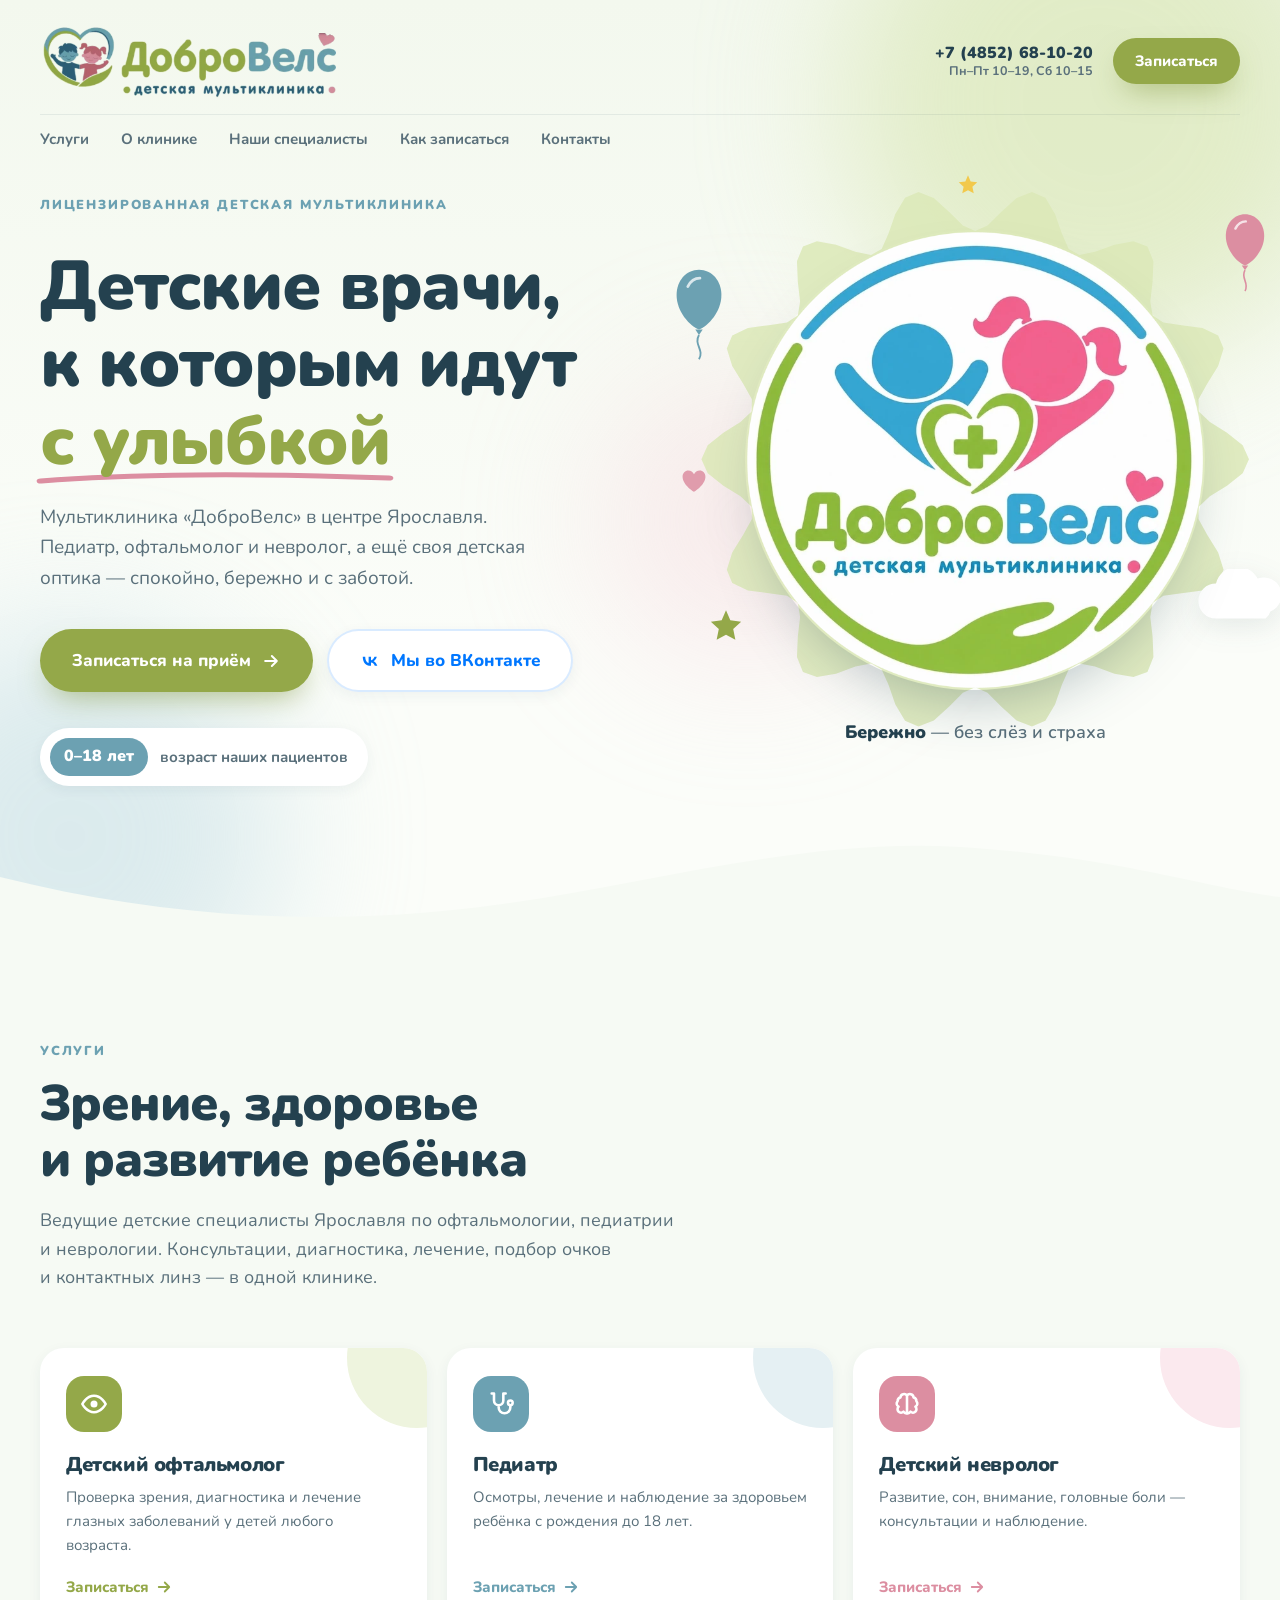
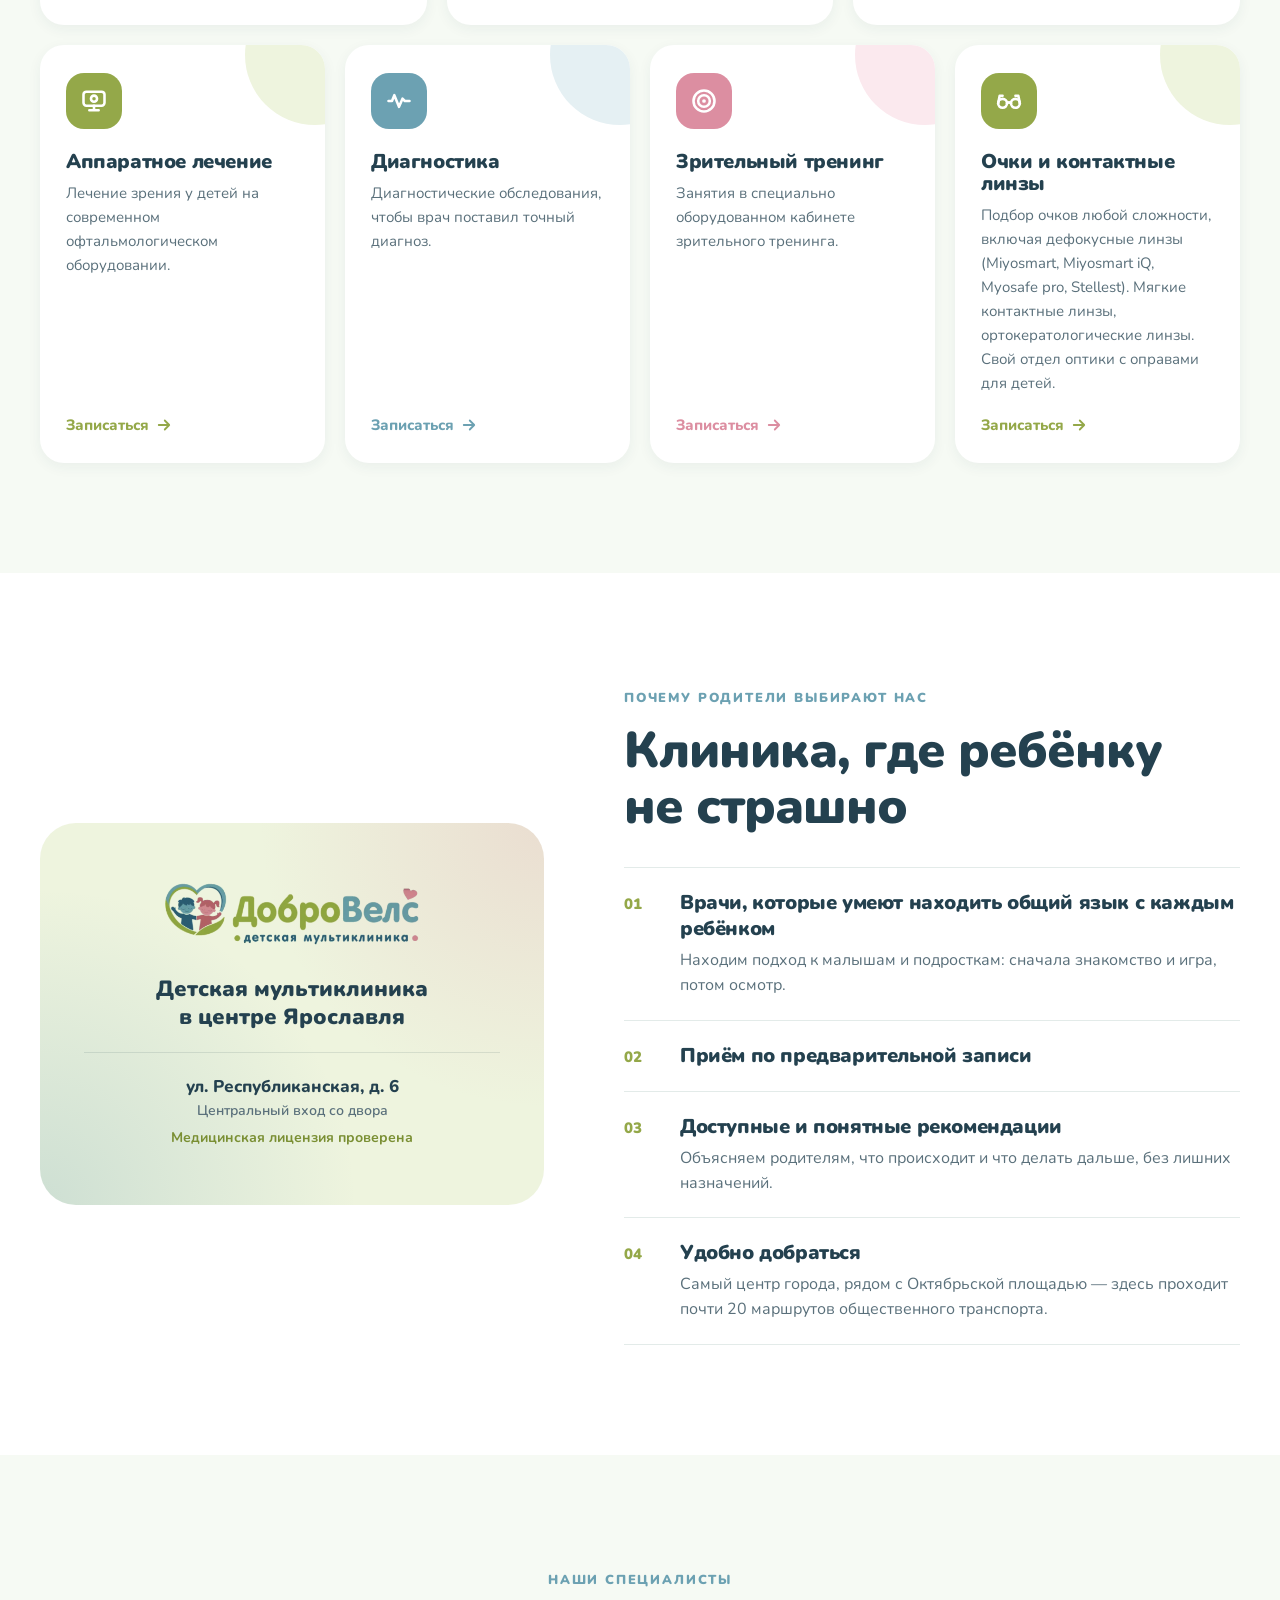
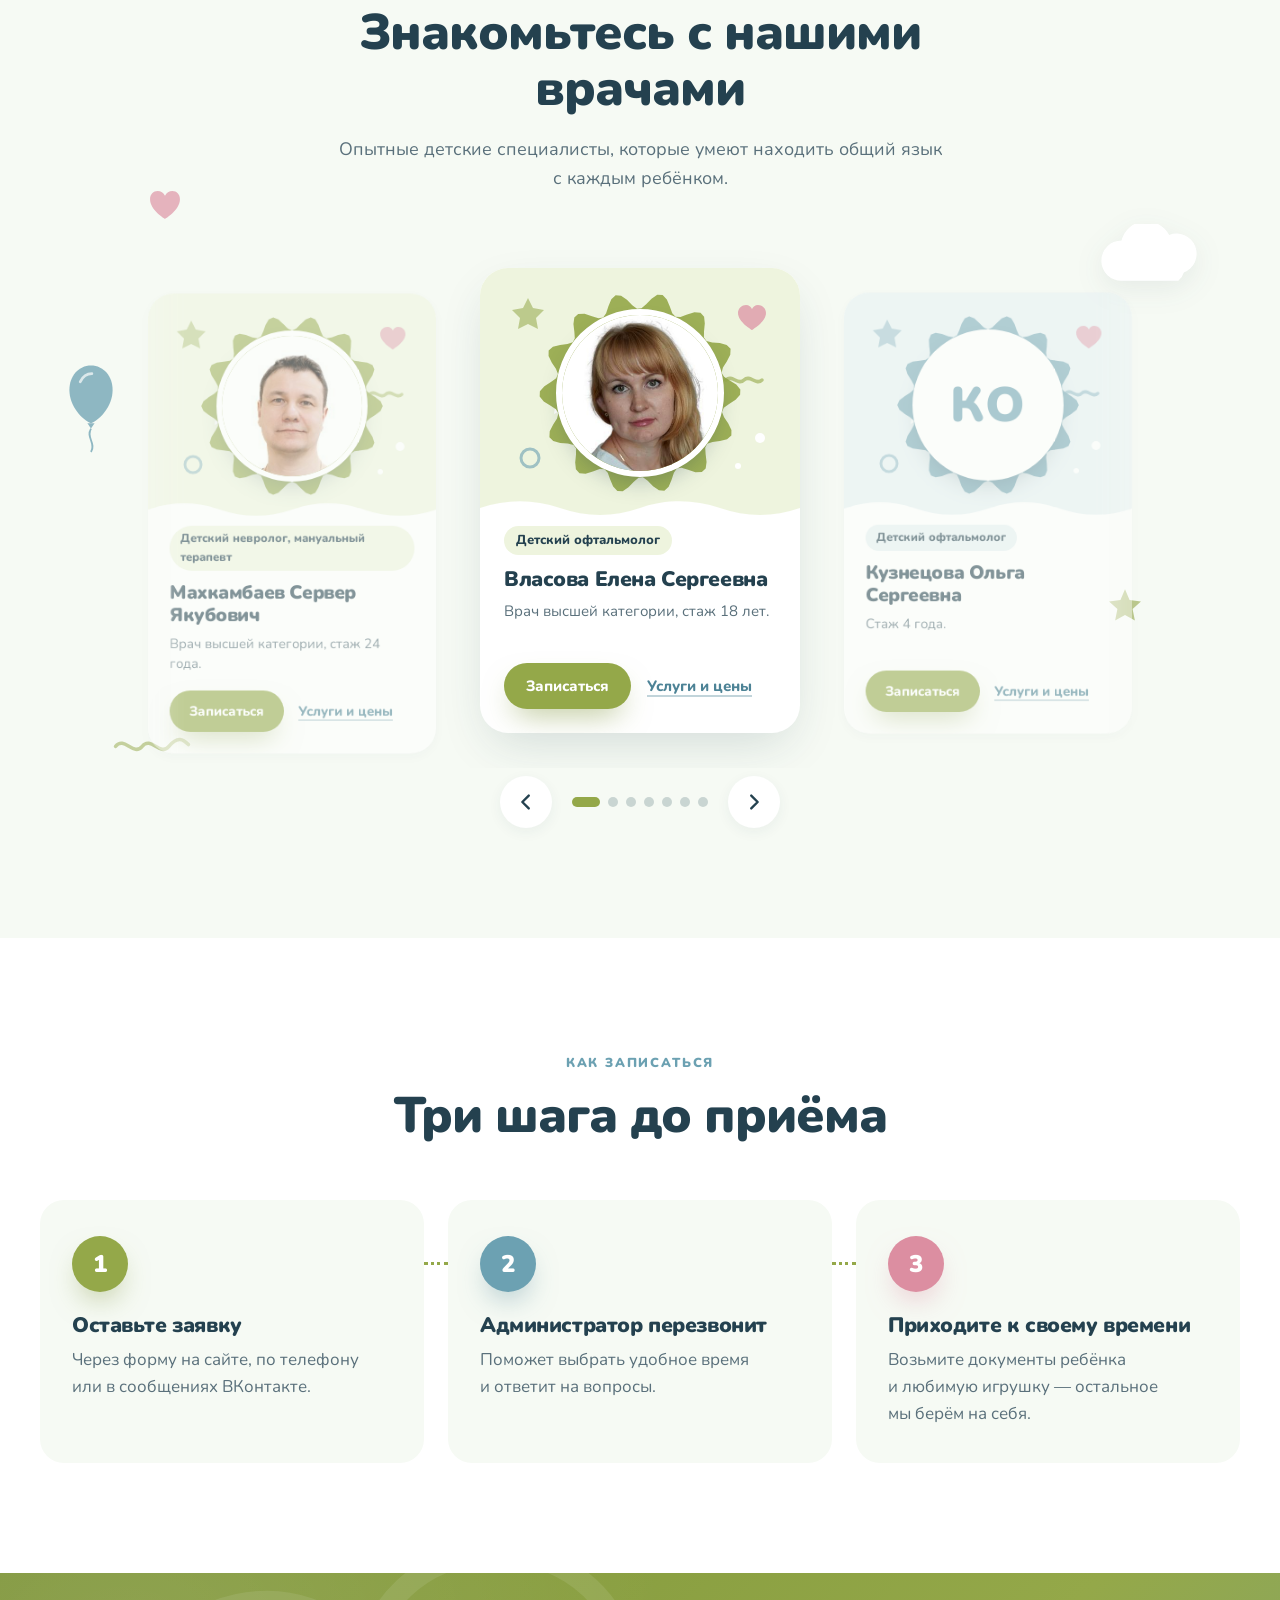
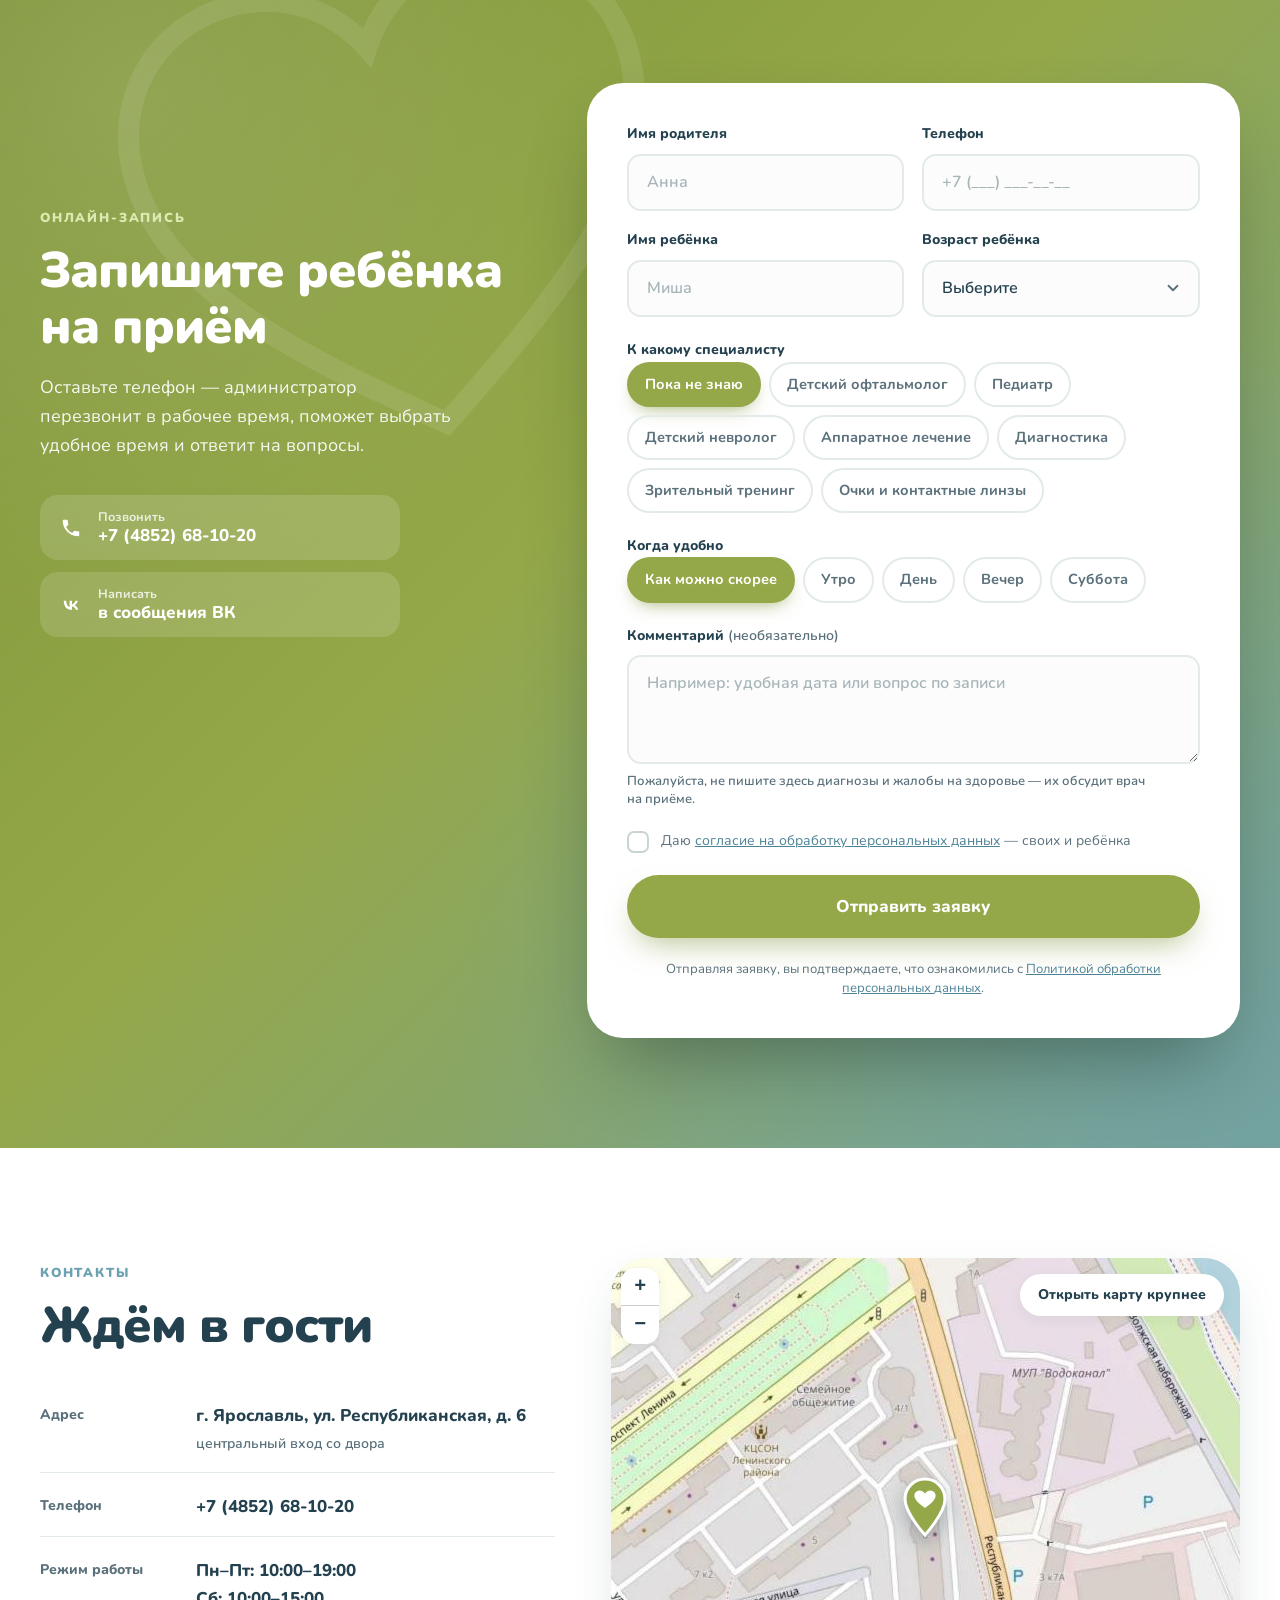
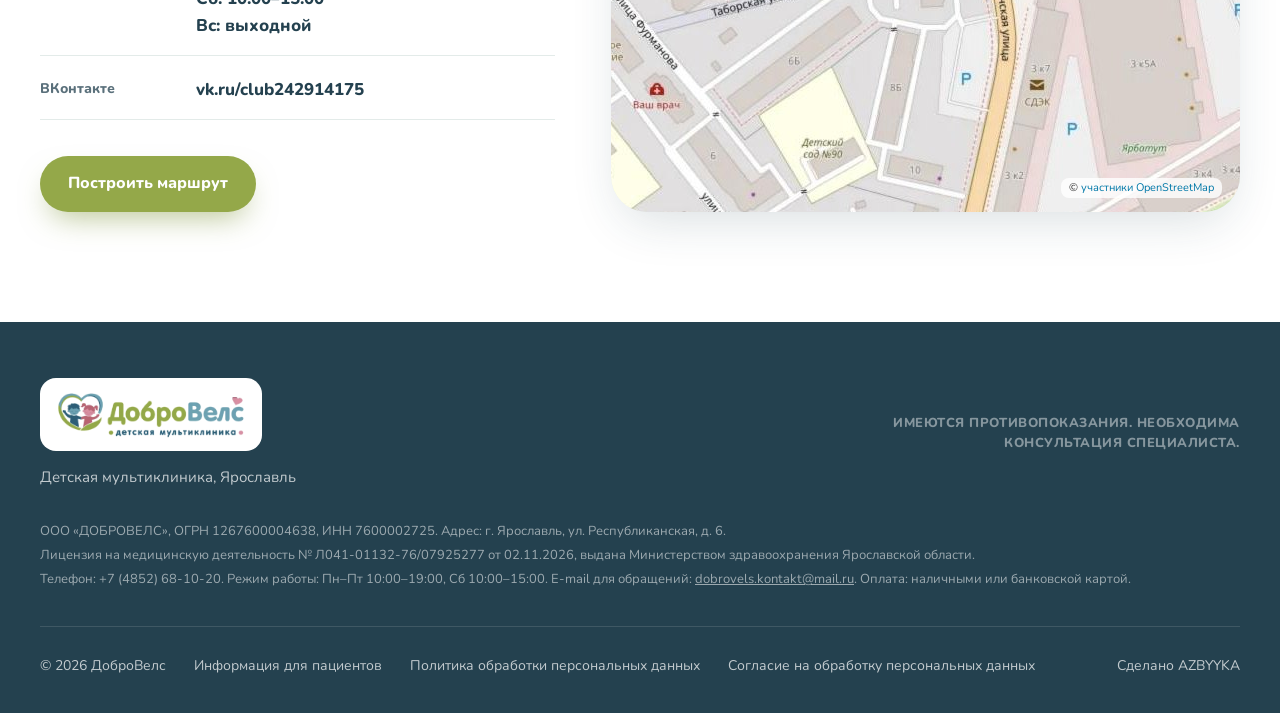
==== commit 69c71e1c: "ДоброВелс: новая версия сайта Co-Authored-By: Claude Opus 5.5 <noreply@anthropic.com> Claude-Session" ====
--- a/index.html
+++ b/index.html
@@ -14,6 +14,7 @@
   <link rel="icon" href="assets/favicon.png" type="image/png">
   <link rel="preload" href="assets/fonts/nunito-cyrillic-900-normal.woff2" as="font" type="font/woff2" crossorigin>
   <link rel="stylesheet" href="css/fonts.css">
+  <link rel="stylesheet" href="assets/vendor/leaflet/leaflet.css">
   <link rel="stylesheet" href="css/styles.css">
   <script type="application/ld+json">
   {
@@ -41,8 +42,9 @@
       </a>
 
       <nav class="nav" data-nav aria-label="Основное меню">
-        <a class="nav__link" href="#services">Направления</a>
+        <a class="nav__link" href="#services">Услуги</a>
         <a class="nav__link" href="#about">О клинике</a>
+        <a class="nav__link" href="#doctors">Наши специалисты</a>
         <a class="nav__link" href="#steps">Как записаться</a>
         <a class="nav__link" href="#contacts">Контакты</a>
         <a class="nav__phone nav__phone--mobile" href="tel:+74852681020">+7 (4852) 68-10-20</a>
@@ -81,8 +83,8 @@
 
           <p class="hero__lead reveal">
             Мультиклиника «ДоброВелс» в&nbsp;центре Ярославля. Педиатр, офтальмолог
-            и&nbsp;невролог в&nbsp;одном месте, а&nbsp;ещё своя детская оптика&nbsp;— спокойно,
-            бережно и&nbsp;без очередей.
+            и&nbsp;невролог, а&nbsp;ещё своя детская оптика&nbsp;— спокойно, бережно
+            и&nbsp;с&nbsp;заботой.
           </p>
 
           <div class="hero__actions reveal">
@@ -96,47 +98,26 @@
             </a>
           </div>
 
-          <ul class="hero__facts reveal">
-            <li><strong>7</strong><span>врачей&nbsp;—<br>детских специалистов</span></li>
-            <li><strong>0–18</strong><span>лет&nbsp;—<br>возраст пациентов</span></li>
-            <li><strong>3</strong><span>направления<br>медицины</span></li>
-          </ul>
+          <p class="hero__age reveal">
+            <strong>0–18&nbsp;лет</strong>
+            <span>возраст наших пациентов</span>
+          </p>
         </div>
 
         <div class="hero__visual reveal">
-          <div class="heart-scene">
-            <svg class="heart-scene__heart" viewBox="0 0 400 360" aria-hidden="true">
-              <defs>
-                <linearGradient id="heartStroke" x1="0" y1="0" x2="1" y2="1">
-                  <stop offset="0" stop-color="#6ca1b2"/>
-                  <stop offset=".55" stop-color="#94a849"/>
-                  <stop offset="1" stop-color="#b6c96a"/>
-                </linearGradient>
-                <radialGradient id="heartFill" cx=".5" cy=".42" r=".6">
-                  <stop offset="0" stop-color="#ffffff"/>
-                  <stop offset="1" stop-color="#eef5e1"/>
-                </radialGradient>
-              </defs>
-              <path class="heart-scene__shape" d="M200 330C120 270 30 205 30 120 30 65 72 28 122 28c34 0 62 18 78 46 16-28 44-46 78-46 50 0 92 37 92 92 0 85-90 150-170 210Z" fill="url(#heartFill)" stroke="url(#heartStroke)" stroke-width="16" stroke-linejoin="round"/>
-            </svg>
-
-            <div class="team">
-              <img class="team__photo team__photo--main" src="assets/doctor-1.jpg" alt="Врач детской мультиклиники «ДоброВелс»" width="300" height="300">
-              <img class="team__photo team__photo--left" src="assets/doctor-2.jpg" alt="Врач детской мультиклиники «ДоброВелс»" width="300" height="300" loading="lazy">
-              <img class="team__photo team__photo--right" src="assets/doctor-3.jpg" alt="Врач детской мультиклиники «ДоброВелс»" width="300" height="300" loading="lazy">
-            </div>
-          </div>
-
-          <dl class="hero__notes">
-            <div>
-              <dt>Бережно</dt>
-              <dd>без слёз и&nbsp;страха</dd>
-            </div>
-            <div>
-              <dt>Без очередей</dt>
-              <dd>приём по&nbsp;времени</dd>
-            </div>
-          </dl>
+          <div class="emblem">
+            <svg class="emblem__sun" viewBox="0 0 200 200" aria-hidden="true"><path d="M196.0 100.0L193.8 104.9L188.3 109.3L182.3 113.0L178.4 116.7L178.3 121.0L181.3 126.4L185.2 132.7L187.1 138.8L185.2 143.4L179.7 146.0L172.4 147.0L166.0 147.9L162.2 150.4L161.4 155.3L162.2 162.2L162.5 169.4L160.4 174.6L155.5 176.4L148.8 175.2L142.0 172.7L136.5 171.6L132.8 173.7L130.4 179.1L128.0 186.0L124.6 191.7L119.9 193.7L114.5 191.6L109.1 186.7L104.3 181.9L100.0 180.0L95.7 181.9L90.9 186.7L85.5 191.6L80.1 193.7L75.4 191.7L72.0 186.0L69.6 179.1L67.2 173.7L63.5 171.6L58.0 172.7L51.2 175.2L44.5 176.4L39.6 174.6L37.5 169.4L37.8 162.2L38.6 155.3L37.8 150.4L34.0 147.9L27.6 147.0L20.3 146.0L14.8 143.4L12.9 138.8L14.8 132.7L18.7 126.4L21.7 121.0L21.6 116.7L17.7 113.0L11.7 109.3L6.2 104.9L4.0 100.0L6.2 95.1L11.7 90.7L17.7 87.0L21.6 83.3L21.7 79.0L18.7 73.6L14.8 67.3L12.9 61.2L14.8 56.6L20.3 54.0L27.6 53.0L34.0 52.1L37.8 49.6L38.6 44.7L37.8 37.8L37.5 30.6L39.6 25.4L44.5 23.6L51.2 24.8L58.0 27.3L63.5 28.4L67.2 26.3L69.6 20.9L72.0 14.0L75.4 8.3L80.1 6.3L85.5 8.4L90.9 13.3L95.7 18.1L100.0 20.0L104.3 18.1L109.1 13.3L114.5 8.4L119.9 6.3L124.6 8.3L128.0 14.0L130.4 20.9L132.8 26.3L136.5 28.4L142.0 27.3L148.8 24.8L155.5 23.6L160.4 25.4L162.5 30.6L162.2 37.8L161.4 44.7L162.2 49.6L166.0 52.1L172.4 53.0L179.7 54.0L185.2 56.6L187.1 61.2L185.2 67.3L181.3 73.6L178.3 79.0L178.4 83.3L182.3 87.0L188.3 90.7L193.8 95.1L196.0 100.0Z"/></svg>
+            <div class="emblem__toys" aria-hidden="true">
+              <svg class="toy toy--balloon-teal" viewBox="0 0 60 110"><path d="M30 4C16 4 6 16 6 31c0 18 14 33 24 37 10-4 24-19 24-37C54 16 44 4 30 4Z"/><path d="M26 68h8l-4 6Z"/><path class="toy__string" d="M30 74c-6 10 6 16 0 26"/><path class="toy__shine" d="M18 22c3-6 8-9 13-9"/></svg>
+              <svg class="toy toy--balloon-pink" viewBox="0 0 60 110"><path d="M30 4C16 4 6 16 6 31c0 18 14 33 24 37 10-4 24-19 24-37C54 16 44 4 30 4Z"/><path d="M26 68h8l-4 6Z"/><path class="toy__string" d="M30 74c-6 10 6 16 0 26"/><path class="toy__shine" d="M18 22c3-6 8-9 13-9"/></svg>
+              <svg class="toy toy--cloud" viewBox="0 0 120 70"><path d="M30 62a22 22 0 0 1 0-44 28 28 0 0 1 52-6 22 22 0 0 1 16 41 18 18 0 0 1-6 9Z"/></svg>
+              <svg class="toy toy--star" viewBox="0 0 50 50"><path d="M25 3l6 14 15 2-11 10 3 15-13-7-13 7 3-15L4 19l15-2Z"/></svg>
+              <svg class="toy toy--star-small" viewBox="0 0 50 50"><path d="M25 3l6 14 15 2-11 10 3 15-13-7-13 7 3-15L4 19l15-2Z"/></svg>
+              <svg class="toy toy--heart" viewBox="0 0 50 46"><path d="M25 44S3 31 3 15C3 8 8 3 14 3c5 0 9 3 11 7 2-4 6-7 11-7 6 0 11 5 11 12 0 16-22 29-22 29Z"/></svg>
+            </div>
+            <img class="emblem__logo" src="assets/logo-round.webp" alt="Детская мультиклиника «ДоброВелс»" width="720" height="720">
+          </div>
+          <p class="hero__motto"><b>Бережно</b>&nbsp;— без слёз и&nbsp;страха</p>
         </div>
       </div>
 
@@ -148,9 +129,9 @@
     <section class="section section--tint" id="services">
       <div class="container">
         <header class="section__head reveal">
-          <span class="eyebrow">Направления</span>
+          <span class="eyebrow">Услуги</span>
           <h2 class="section__title">Зрение, здоровье<br>и&nbsp;развитие ребёнка</h2>
-          <p class="section__lead">Ведущие детские специалисты Ярославля по&nbsp;офтальмологии, педиатрии и&nbsp;неврологии. Консультации, диагностика, лечение и&nbsp;подбор оптики&nbsp;— в&nbsp;одной клинике.</p>
+          <p class="section__lead">Ведущие детские специалисты Ярославля по&nbsp;офтальмологии, педиатрии и&nbsp;неврологии. Консультации, диагностика, лечение, подбор очков и&nbsp;контактных линз&nbsp;— в&nbsp;одной клинике.</p>
         </header>
 
         <div class="services" data-services></div>
@@ -177,21 +158,20 @@
             <li class="feature reveal">
               <span class="feature__num">01</span>
               <div>
-                <h3>Врачи, которые умеют с&nbsp;детьми</h3>
+                <h3>Врачи, которые умеют находить общий язык с&nbsp;каждым ребёнком</h3>
                 <p>Находим подход к&nbsp;малышам и&nbsp;подросткам: сначала знакомство и&nbsp;игра, потом осмотр.</p>
               </div>
             </li>
             <li class="feature reveal">
               <span class="feature__num">02</span>
               <div>
-                <h3>Приём по времени</h3>
-                <p>Никаких часов в&nbsp;коридоре с&nbsp;кашляющими детьми&nbsp;— приходите к&nbsp;своему времени.</p>
+                <h3>Приём по&nbsp;предварительной записи</h3>
               </div>
             </li>
             <li class="feature reveal">
               <span class="feature__num">03</span>
               <div>
-                <h3>Понятные рекомендации</h3>
+                <h3>Доступные и&nbsp;понятные рекомендации</h3>
                 <p>Объясняем родителям, что происходит и&nbsp;что делать дальше, без лишних назначений.</p>
               </div>
             </li>
@@ -199,7 +179,7 @@
               <span class="feature__num">04</span>
               <div>
                 <h3>Удобно добраться</h3>
-                <p>Центр города, ул.&nbsp;Республиканская, 6&nbsp;— рядом с&nbsp;остановками общественного транспорта.</p>
+                <p>Самый центр города, рядом с&nbsp;Октябрьской площадью&nbsp;— здесь проходит почти 20&nbsp;маршрутов общественного транспорта.</p>
               </div>
             </li>
           </ul>
@@ -207,7 +187,42 @@
       </div>
     </section>
 
-    <section class="section section--tint" id="steps">
+    <section class="section section--tint doctors" id="doctors">
+      <div class="container">
+        <header class="section__head section__head--center reveal">
+          <span class="eyebrow">Наши специалисты</span>
+          <h2 class="section__title">Знакомьтесь с&nbsp;нашими врачами</h2>
+          <p class="section__lead">Опытные детские специалисты, которые умеют находить общий язык с&nbsp;каждым ребёнком.</p>
+        </header>
+
+        <div class="doctors__deco" aria-hidden="true">
+          <svg class="deco deco--balloon" viewBox="0 0 60 110"><path d="M30 4C16 4 6 16 6 31c0 18 14 33 24 37 10-4 24-19 24-37C54 16 44 4 30 4Z"/><path d="M26 68h8l-4 6Z"/><path class="deco__string" d="M30 74c-6 10 6 16 0 26"/><path class="deco__shine" d="M18 22c3-6 8-9 13-9"/></svg>
+          <svg class="deco deco--cloud" viewBox="0 0 120 70"><path d="M30 62a22 22 0 0 1 0-44 28 28 0 0 1 52-6 22 22 0 0 1 16 41 18 18 0 0 1-6 9Z"/></svg>
+          <svg class="deco deco--star" viewBox="0 0 50 50"><path d="M25 3l6 14 15 2-11 10 3 15-13-7-13 7 3-15L4 19l15-2Z"/></svg>
+          <svg class="deco deco--heart" viewBox="0 0 50 46"><path d="M25 44S3 31 3 15C3 8 8 3 14 3c5 0 9 3 11 7 2-4 6-7 11-7 6 0 11 5 11 12 0 16-22 29-22 29Z"/></svg>
+          <svg class="deco deco--squiggle" viewBox="0 0 90 30"><path d="M4 15c10-12 20 12 30 0s20 12 30 0 16-8 22-2"/></svg>
+        </div>
+
+        <div class="carousel reveal" data-carousel aria-roledescription="карусель" aria-label="Врачи клиники">
+
+          <div class="carousel__viewport">
+            <div class="carousel__track" data-carousel-track></div>
+          </div>
+
+          <div class="carousel__controls">
+            <button class="carousel__arrow" type="button" data-carousel-prev aria-label="Предыдущий врач">
+              <svg viewBox="0 0 24 24" width="22" height="22" aria-hidden="true"><path d="m15 5-7 7 7 7" fill="none" stroke="currentColor" stroke-width="2.6" stroke-linecap="round" stroke-linejoin="round"/></svg>
+            </button>
+            <div class="carousel__dots" data-carousel-dots></div>
+            <button class="carousel__arrow" type="button" data-carousel-next aria-label="Следующий врач">
+              <svg viewBox="0 0 24 24" width="22" height="22" aria-hidden="true"><path d="m9 5 7 7-7 7" fill="none" stroke="currentColor" stroke-width="2.6" stroke-linecap="round" stroke-linejoin="round"/></svg>
+            </button>
+          </div>
+        </div>
+      </div>
+    </section>
+
+    <section class="section" id="steps">
       <div class="container">
         <header class="section__head section__head--center reveal">
           <span class="eyebrow">Как записаться</span>
@@ -223,7 +238,7 @@
           <li class="step reveal">
             <span class="step__num">2</span>
             <h3>Администратор перезвонит</h3>
-            <p>Подберём врача и&nbsp;удобное время, ответим на&nbsp;вопросы.</p>
+            <p>Поможет выбрать удобное время и&nbsp;ответит на&nbsp;вопросы.</p>
           </li>
           <li class="step reveal">
             <span class="step__num">3</span>
@@ -239,7 +254,7 @@
         <div class="booking__intro reveal">
           <span class="eyebrow eyebrow--light">Онлайн-запись</span>
           <h2 class="section__title">Запишите ребёнка<br>на приём</h2>
-          <p>Оставьте телефон — администратор перезвонит в&nbsp;рабочее время, подберёт специалиста и&nbsp;удобное время.</p>
+          <p>Оставьте телефон&nbsp;— администратор перезвонит в&nbsp;рабочее время, поможет выбрать удобное время и&nbsp;ответит на&nbsp;вопросы.</p>
 
           <div class="booking__alt">
             <a class="booking__alt-link" href="tel:+74852681020">
@@ -366,19 +381,16 @@
         </div>
 
         <div class="contacts__map reveal">
-          <div class="map">
-            <img class="map__image" src="assets/map.jpg" alt="Карта: Ярославль, ул. Республиканская, 6" width="1100" height="760" loading="lazy">
-            <svg class="map__pin" viewBox="0 0 48 60" width="48" height="60" aria-hidden="true">
-              <path d="M24 58C24 58 4 36 4 22a20 20 0 0 1 40 0c0 14-20 36-20 36Z" fill="#94a849" stroke="#fff" stroke-width="3"/>
-              <path d="M24 31s-8-4.9-10.1-9.9C12.3 17.3 14.7 13.5 18.6 13.5c2.1 0 3.8 1.2 5.4 3 1.6-1.8 3.3-3 5.4-3 3.9 0 6.3 3.8 4.7 7.6C32 26.1 24 31 24 31Z" fill="#fff"/>
-            </svg>
-            <span class="map__attribution">© <a href="https://www.openstreetmap.org/copyright" target="_blank" rel="noopener">участники OpenStreetMap</a></span>
+          <div class="map" data-map data-lat="57.641555" data-lon="39.882776" data-zoom="17" role="region" aria-label="Карта: Ярославль, ул. Республиканская, 6">
+            <img class="map__fallback" src="assets/map.jpg" alt="Карта: Ярославль, ул. Республиканская, 6" width="1100" height="760" loading="lazy">
           </div>
           <a class="contacts__map-link" href="https://www.openstreetmap.org/?mlat=57.641555&amp;mlon=39.882776#map=17/57.641555/39.882776" target="_blank" rel="noopener">Открыть карту крупнее</a>
         </div>
       </div>
     </section>
   </main>
+
+  <dialog class="doctor-dialog" data-doctor-dialog aria-labelledby="doctor-dialog-title"></dialog>
 
   <footer class="footer">
     <div class="container footer__inner">
@@ -390,9 +402,9 @@
       <p class="footer__warning">Имеются противопоказания. Необходима консультация специалиста.</p>
 
       <div class="footer__legal">
-        <p><span class="fill">[ЗАПОЛНИТЬ: полное наименование юрлица]</span>, ОГРН <span class="fill">[ЗАПОЛНИТЬ]</span>, ИНН <span class="fill">[ЗАПОЛНИТЬ]</span>. Адрес: г.&nbsp;Ярославль, ул.&nbsp;Республиканская, д.&nbsp;6.</p>
-        <p>Лицензия на&nbsp;медицинскую деятельность №&nbsp;<span class="fill">[ЗАПОЛНИТЬ]</span> от&nbsp;<span class="fill">[ЗАПОЛНИТЬ]</span>, выдана <span class="fill">[ЗАПОЛНИТЬ: лицензирующий орган]</span>.</p>
-        <p>Телефон: +7 (4852) 68-10-20. Режим работы: Пн–Пт 10:00–19:00, Сб 10:00–15:00. E-mail для обращений: <span class="fill">[ЗАПОЛНИТЬ]</span>. Оплата: <span class="fill">[ЗАПОЛНИТЬ: способы оплаты]</span>.</p>
+        <p>ООО «ДОБРОВЕЛС», ОГРН 1267600004638, ИНН 7600002725. Адрес: г.&nbsp;Ярославль, ул.&nbsp;Республиканская, д.&nbsp;6.</p>
+        <p>Лицензия на&nbsp;медицинскую деятельность №&nbsp;Л041-01132-76/07925277 от&nbsp;02.11.2026, выдана Министерством здравоохранения Ярославской области.</p>
+        <p>Телефон: +7 (4852) 68-10-20. Режим работы: Пн–Пт 10:00–19:00, Сб 10:00–15:00. E-mail для обращений: <a href="mailto:dobrovels.kontakt@mail.ru">dobrovels.kontakt@mail.ru</a>. Оплата: наличными или банковской картой.</p>
       </div>
 
       <div class="footer__bottom">
@@ -412,6 +424,7 @@
     <a class="btn btn--primary btn--block" href="#booking">Записаться на приём</a>
   </div>
 
+  <script src="assets/vendor/leaflet/leaflet.js" defer></script>
   <script src="js/main.js" defer></script>
 </body>
 </html>
--- a/assets/vendor/leaflet/leaflet.css
+++ b/assets/vendor/leaflet/leaflet.css
@@ -0,0 +1,661 @@
+/* required styles */
+
+.leaflet-pane,
+.leaflet-tile,
+.leaflet-marker-icon,
+.leaflet-marker-shadow,
+.leaflet-tile-container,
+.leaflet-pane > svg,
+.leaflet-pane > canvas,
+.leaflet-zoom-box,
+.leaflet-image-layer,
+.leaflet-layer {
+	position: absolute;
+	left: 0;
+	top: 0;
+	}
+.leaflet-container {
+	overflow: hidden;
+	}
+.leaflet-tile,
+.leaflet-marker-icon,
+.leaflet-marker-shadow {
+	-webkit-user-select: none;
+	   -moz-user-select: none;
+	        user-select: none;
+	  -webkit-user-drag: none;
+	}
+/* Prevents IE11 from highlighting tiles in blue */
+.leaflet-tile::selection {
+	background: transparent;
+}
+/* Safari renders non-retina tile on retina better with this, but Chrome is worse */
+.leaflet-safari .leaflet-tile {
+	image-rendering: -webkit-optimize-contrast;
+	}
+/* hack that prevents hw layers "stretching" when loading new tiles */
+.leaflet-safari .leaflet-tile-container {
+	width: 1600px;
+	height: 1600px;
+	-webkit-transform-origin: 0 0;
+	}
+.leaflet-marker-icon,
+.leaflet-marker-shadow {
+	display: block;
+	}
+/* .leaflet-container svg: reset svg max-width decleration shipped in Joomla! (joomla.org) 3.x */
+/* .leaflet-container img: map is broken in FF if you have max-width: 100% on tiles */
+.leaflet-container .leaflet-overlay-pane svg {
+	max-width: none !important;
+	max-height: none !important;
+	}
+.leaflet-container .leaflet-marker-pane img,
+.leaflet-container .leaflet-shadow-pane img,
+.leaflet-container .leaflet-tile-pane img,
+.leaflet-container img.leaflet-image-layer,
+.leaflet-container .leaflet-tile {
+	max-width: none !important;
+	max-height: none !important;
+	width: auto;
+	padding: 0;
+	}
+
+.leaflet-container img.leaflet-tile {
+	/* See: https://bugs.chromium.org/p/chromium/issues/detail?id=600120 */
+	mix-blend-mode: plus-lighter;
+}
+
+.leaflet-container.leaflet-touch-zoom {
+	-ms-touch-action: pan-x pan-y;
+	touch-action: pan-x pan-y;
+	}
+.leaflet-container.leaflet-touch-drag {
+	-ms-touch-action: pinch-zoom;
+	/* Fallback for FF which doesn't support pinch-zoom */
+	touch-action: none;
+	touch-action: pinch-zoom;
+}
+.leaflet-container.leaflet-touch-drag.leaflet-touch-zoom {
+	-ms-touch-action: none;
+	touch-action: none;
+}
+.leaflet-container {
+	-webkit-tap-highlight-color: transparent;
+}
+.leaflet-container a {
+	-webkit-tap-highlight-color: rgba(51, 181, 229, 0.4);
+}
+.leaflet-tile {
+	filter: inherit;
+	visibility: hidden;
+	}
+.leaflet-tile-loaded {
+	visibility: inherit;
+	}
+.leaflet-zoom-box {
+	width: 0;
+	height: 0;
+	-moz-box-sizing: border-box;
+	     box-sizing: border-box;
+	z-index: 800;
+	}
+/* workaround for https://bugzilla.mozilla.org/show_bug.cgi?id=888319 */
+.leaflet-overlay-pane svg {
+	-moz-user-select: none;
+	}
+
+.leaflet-pane         { z-index: 400; }
+
+.leaflet-tile-pane    { z-index: 200; }
+.leaflet-overlay-pane { z-index: 400; }
+.leaflet-shadow-pane  { z-index: 500; }
+.leaflet-marker-pane  { z-index: 600; }
+.leaflet-tooltip-pane   { z-index: 650; }
+.leaflet-popup-pane   { z-index: 700; }
+
+.leaflet-map-pane canvas { z-index: 100; }
+.leaflet-map-pane svg    { z-index: 200; }
+
+.leaflet-vml-shape {
+	width: 1px;
+	height: 1px;
+	}
+.lvml {
+	behavior: url(#default#VML);
+	display: inline-block;
+	position: absolute;
+	}
+
+
+/* control positioning */
+
+.leaflet-control {
+	position: relative;
+	z-index: 800;
+	pointer-events: visiblePainted; /* IE 9-10 doesn't have auto */
+	pointer-events: auto;
+	}
+.leaflet-top,
+.leaflet-bottom {
+	position: absolute;
+	z-index: 1000;
+	pointer-events: none;
+	}
+.leaflet-top {
+	top: 0;
+	}
+.leaflet-right {
+	right: 0;
+	}
+.leaflet-bottom {
+	bottom: 0;
+	}
+.leaflet-left {
+	left: 0;
+	}
+.leaflet-control {
+	float: left;
+	clear: both;
+	}
+.leaflet-right .leaflet-control {
+	float: right;
+	}
+.leaflet-top .leaflet-control {
+	margin-top: 10px;
+	}
+.leaflet-bottom .leaflet-control {
+	margin-bottom: 10px;
+	}
+.leaflet-left .leaflet-control {
+	margin-left: 10px;
+	}
+.leaflet-right .leaflet-control {
+	margin-right: 10px;
+	}
+
+
+/* zoom and fade animations */
+
+.leaflet-fade-anim .leaflet-popup {
+	opacity: 0;
+	-webkit-transition: opacity 0.2s linear;
+	   -moz-transition: opacity 0.2s linear;
+	        transition: opacity 0.2s linear;
+	}
+.leaflet-fade-anim .leaflet-map-pane .leaflet-popup {
+	opacity: 1;
+	}
+.leaflet-zoom-animated {
+	-webkit-transform-origin: 0 0;
+	    -ms-transform-origin: 0 0;
+	        transform-origin: 0 0;
+	}
+svg.leaflet-zoom-animated {
+	will-change: transform;
+}
+
+.leaflet-zoom-anim .leaflet-zoom-animated {
+	-webkit-transition: -webkit-transform 0.25s cubic-bezier(0,0,0.25,1);
+	   -moz-transition:    -moz-transform 0.25s cubic-bezier(0,0,0.25,1);
+	        transition:         transform 0.25s cubic-bezier(0,0,0.25,1);
+	}
+.leaflet-zoom-anim .leaflet-tile,
+.leaflet-pan-anim .leaflet-tile {
+	-webkit-transition: none;
+	   -moz-transition: none;
+	        transition: none;
+	}
+
+.leaflet-zoom-anim .leaflet-zoom-hide {
+	visibility: hidden;
+	}
+
+
+/* cursors */
+
+.leaflet-interactive {
+	cursor: pointer;
+	}
+.leaflet-grab {
+	cursor: -webkit-grab;
+	cursor:    -moz-grab;
+	cursor:         grab;
+	}
+.leaflet-crosshair,
+.leaflet-crosshair .leaflet-interactive {
+	cursor: crosshair;
+	}
+.leaflet-popup-pane,
+.leaflet-control {
+	cursor: auto;
+	}
+.leaflet-dragging .leaflet-grab,
+.leaflet-dragging .leaflet-grab .leaflet-interactive,
+.leaflet-dragging .leaflet-marker-draggable {
+	cursor: move;
+	cursor: -webkit-grabbing;
+	cursor:    -moz-grabbing;
+	cursor:         grabbing;
+	}
+
+/* marker & overlays interactivity */
+.leaflet-marker-icon,
+.leaflet-marker-shadow,
+.leaflet-image-layer,
+.leaflet-pane > svg path,
+.leaflet-tile-container {
+	pointer-events: none;
+	}
+
+.leaflet-marker-icon.leaflet-interactive,
+.leaflet-image-layer.leaflet-interactive,
+.leaflet-pane > svg path.leaflet-interactive,
+svg.leaflet-image-layer.leaflet-interactive path {
+	pointer-events: visiblePainted; /* IE 9-10 doesn't have auto */
+	pointer-events: auto;
+	}
+
+/* visual tweaks */
+
+.leaflet-container {
+	background: #ddd;
+	outline-offset: 1px;
+	}
+.leaflet-container a {
+	color: #0078A8;
+	}
+.leaflet-zoom-box {
+	border: 2px dotted #38f;
+	background: rgba(255,255,255,0.5);
+	}
+
+
+/* general typography */
+.leaflet-container {
+	font-family: "Helvetica Neue", Arial, Helvetica, sans-serif;
+	font-size: 12px;
+	font-size: 0.75rem;
+	line-height: 1.5;
+	}
+
+
+/* general toolbar styles */
+
+.leaflet-bar {
+	box-shadow: 0 1px 5px rgba(0,0,0,0.65);
+	border-radius: 4px;
+	}
+.leaflet-bar a {
+	background-color: #fff;
+	border-bottom: 1px solid #ccc;
+	width: 26px;
+	height: 26px;
+	line-height: 26px;
+	display: block;
+	text-align: center;
+	text-decoration: none;
+	color: black;
+	}
+.leaflet-bar a,
+.leaflet-control-layers-toggle {
+	background-position: 50% 50%;
+	background-repeat: no-repeat;
+	display: block;
+	}
+.leaflet-bar a:hover,
+.leaflet-bar a:focus {
+	background-color: #f4f4f4;
+	}
+.leaflet-bar a:first-child {
+	border-top-left-radius: 4px;
+	border-top-right-radius: 4px;
+	}
+.leaflet-bar a:last-child {
+	border-bottom-left-radius: 4px;
+	border-bottom-right-radius: 4px;
+	border-bottom: none;
+	}
+.leaflet-bar a.leaflet-disabled {
+	cursor: default;
+	background-color: #f4f4f4;
+	color: #bbb;
+	}
+
+.leaflet-touch .leaflet-bar a {
+	width: 30px;
+	height: 30px;
+	line-height: 30px;
+	}
+.leaflet-touch .leaflet-bar a:first-child {
+	border-top-left-radius: 2px;
+	border-top-right-radius: 2px;
+	}
+.leaflet-touch .leaflet-bar a:last-child {
+	border-bottom-left-radius: 2px;
+	border-bottom-right-radius: 2px;
+	}
+
+/* zoom control */
+
+.leaflet-control-zoom-in,
+.leaflet-control-zoom-out {
+	font: bold 18px 'Lucida Console', Monaco, monospace;
+	text-indent: 1px;
+	}
+
+.leaflet-touch .leaflet-control-zoom-in, .leaflet-touch .leaflet-control-zoom-out  {
+	font-size: 22px;
+	}
+
+
+/* layers control */
+
+.leaflet-control-layers {
+	box-shadow: 0 1px 5px rgba(0,0,0,0.4);
+	background: #fff;
+	border-radius: 5px;
+	}
+.leaflet-control-layers-toggle {
+	background-image: url(images/layers.png);
+	width: 36px;
+	height: 36px;
+	}
+.leaflet-retina .leaflet-control-layers-toggle {
+	background-image: url(images/layers-2x.png);
+	background-size: 26px 26px;
+	}
+.leaflet-touch .leaflet-control-layers-toggle {
+	width: 44px;
+	height: 44px;
+	}
+.leaflet-control-layers .leaflet-control-layers-list,
+.leaflet-control-layers-expanded .leaflet-control-layers-toggle {
+	display: none;
+	}
+.leaflet-control-layers-expanded .leaflet-control-layers-list {
+	display: block;
+	position: relative;
+	}
+.leaflet-control-layers-expanded {
+	padding: 6px 10px 6px 6px;
+	color: #333;
+	background: #fff;
+	}
+.leaflet-control-layers-scrollbar {
+	overflow-y: scroll;
+	overflow-x: hidden;
+	padding-right: 5px;
+	}
+.leaflet-control-layers-selector {
+	margin-top: 2px;
+	position: relative;
+	top: 1px;
+	}
+.leaflet-control-layers label {
+	display: block;
+	font-size: 13px;
+	font-size: 1.08333em;
+	}
+.leaflet-control-layers-separator {
+	height: 0;
+	border-top: 1px solid #ddd;
+	margin: 5px -10px 5px -6px;
+	}
+
+/* Default icon URLs */
+.leaflet-default-icon-path { /* used only in path-guessing heuristic, see L.Icon.Default */
+	background-image: url(images/marker-icon.png);
+	}
+
+
+/* attribution and scale controls */
+
+.leaflet-container .leaflet-control-attribution {
+	background: #fff;
+	background: rgba(255, 255, 255, 0.8);
+	margin: 0;
+	}
+.leaflet-control-attribution,
+.leaflet-control-scale-line {
+	padding: 0 5px;
+	color: #333;
+	line-height: 1.4;
+	}
+.leaflet-control-attribution a {
+	text-decoration: none;
+	}
+.leaflet-control-attribution a:hover,
+.leaflet-control-attribution a:focus {
+	text-decoration: underline;
+	}
+.leaflet-attribution-flag {
+	display: inline !important;
+	vertical-align: baseline !important;
+	width: 1em;
+	height: 0.6669em;
+	}
+.leaflet-left .leaflet-control-scale {
+	margin-left: 5px;
+	}
+.leaflet-bottom .leaflet-control-scale {
+	margin-bottom: 5px;
+	}
+.leaflet-control-scale-line {
+	border: 2px solid #777;
+	border-top: none;
+	line-height: 1.1;
+	padding: 2px 5px 1px;
+	white-space: nowrap;
+	-moz-box-sizing: border-box;
+	     box-sizing: border-box;
+	background: rgba(255, 255, 255, 0.8);
+	text-shadow: 1px 1px #fff;
+	}
+.leaflet-control-scale-line:not(:first-child) {
+	border-top: 2px solid #777;
+	border-bottom: none;
+	margin-top: -2px;
+	}
+.leaflet-control-scale-line:not(:first-child):not(:last-child) {
+	border-bottom: 2px solid #777;
+	}
+
+.leaflet-touch .leaflet-control-attribution,
+.leaflet-touch .leaflet-control-layers,
+.leaflet-touch .leaflet-bar {
+	box-shadow: none;
+	}
+.leaflet-touch .leaflet-control-layers,
+.leaflet-touch .leaflet-bar {
+	border: 2px solid rgba(0,0,0,0.2);
+	background-clip: padding-box;
+	}
+
+
+/* popup */
+
+.leaflet-popup {
+	position: absolute;
+	text-align: center;
+	margin-bottom: 20px;
+	}
+.leaflet-popup-content-wrapper {
+	padding: 1px;
+	text-align: left;
+	border-radius: 12px;
+	}
+.leaflet-popup-content {
+	margin: 13px 24px 13px 20px;
+	line-height: 1.3;
+	font-size: 13px;
+	font-size: 1.08333em;
+	min-height: 1px;
+	}
+.leaflet-popup-content p {
+	margin: 17px 0;
+	margin: 1.3em 0;
+	}
+.leaflet-popup-tip-container {
+	width: 40px;
+	height: 20px;
+	position: absolute;
+	left: 50%;
+	margin-top: -1px;
+	margin-left: -20px;
+	overflow: hidden;
+	pointer-events: none;
+	}
+.leaflet-popup-tip {
+	width: 17px;
+	height: 17px;
+	padding: 1px;
+
+	margin: -10px auto 0;
+	pointer-events: auto;
+
+	-webkit-transform: rotate(45deg);
+	   -moz-transform: rotate(45deg);
+	    -ms-transform: rotate(45deg);
+	        transform: rotate(45deg);
+	}
+.leaflet-popup-content-wrapper,
+.leaflet-popup-tip {
+	background: white;
+	color: #333;
+	box-shadow: 0 3px 14px rgba(0,0,0,0.4);
+	}
+.leaflet-container a.leaflet-popup-close-button {
+	position: absolute;
+	top: 0;
+	right: 0;
+	border: none;
+	text-align: center;
+	width: 24px;
+	height: 24px;
+	font: 16px/24px Tahoma, Verdana, sans-serif;
+	color: #757575;
+	text-decoration: none;
+	background: transparent;
+	}
+.leaflet-container a.leaflet-popup-close-button:hover,
+.leaflet-container a.leaflet-popup-close-button:focus {
+	color: #585858;
+	}
+.leaflet-popup-scrolled {
+	overflow: auto;
+	}
+
+.leaflet-oldie .leaflet-popup-content-wrapper {
+	-ms-zoom: 1;
+	}
+.leaflet-oldie .leaflet-popup-tip {
+	width: 24px;
+	margin: 0 auto;
+
+	-ms-filter: "progid:DXImageTransform.Microsoft.Matrix(M11=0.70710678, M12=0.70710678, M21=-0.70710678, M22=0.70710678)";
+	filter: progid:DXImageTransform.Microsoft.Matrix(M11=0.70710678, M12=0.70710678, M21=-0.70710678, M22=0.70710678);
+	}
+
+.leaflet-oldie .leaflet-control-zoom,
+.leaflet-oldie .leaflet-control-layers,
+.leaflet-oldie .leaflet-popup-content-wrapper,
+.leaflet-oldie .leaflet-popup-tip {
+	border: 1px solid #999;
+	}
+
+
+/* div icon */
+
+.leaflet-div-icon {
+	background: #fff;
+	border: 1px solid #666;
+	}
+
+
+/* Tooltip */
+/* Base styles for the element that has a tooltip */
+.leaflet-tooltip {
+	position: absolute;
+	padding: 6px;
+	background-color: #fff;
+	border: 1px solid #fff;
+	border-radius: 3px;
+	color: #222;
+	white-space: nowrap;
+	-webkit-user-select: none;
+	-moz-user-select: none;
+	-ms-user-select: none;
+	user-select: none;
+	pointer-events: none;
+	box-shadow: 0 1px 3px rgba(0,0,0,0.4);
+	}
+.leaflet-tooltip.leaflet-interactive {
+	cursor: pointer;
+	pointer-events: auto;
+	}
+.leaflet-tooltip-top:before,
+.leaflet-tooltip-bottom:before,
+.leaflet-tooltip-left:before,
+.leaflet-tooltip-right:before {
+	position: absolute;
+	pointer-events: none;
+	border: 6px solid transparent;
+	background: transparent;
+	content: "";
+	}
+
+/* Directions */
+
+.leaflet-tooltip-bottom {
+	margin-top: 6px;
+}
+.leaflet-tooltip-top {
+	margin-top: -6px;
+}
+.leaflet-tooltip-bottom:before,
+.leaflet-tooltip-top:before {
+	left: 50%;
+	margin-left: -6px;
+	}
+.leaflet-tooltip-top:before {
+	bottom: 0;
+	margin-bottom: -12px;
+	border-top-color: #fff;
+	}
+.leaflet-tooltip-bottom:before {
+	top: 0;
+	margin-top: -12px;
+	margin-left: -6px;
+	border-bottom-color: #fff;
+	}
+.leaflet-tooltip-left {
+	margin-left: -6px;
+}
+.leaflet-tooltip-right {
+	margin-left: 6px;
+}
+.leaflet-tooltip-left:before,
+.leaflet-tooltip-right:before {
+	top: 50%;
+	margin-top: -6px;
+	}
+.leaflet-tooltip-left:before {
+	right: 0;
+	margin-right: -12px;
+	border-left-color: #fff;
+	}
+.leaflet-tooltip-right:before {
+	left: 0;
+	margin-left: -12px;
+	border-right-color: #fff;
+	}
+
+/* Printing */
+
+@media print {
+	/* Prevent printers from removing background-images of controls. */
+	.leaflet-control {
+		-webkit-print-color-adjust: exact;
+		print-color-adjust: exact;
+		}
+	}
--- a/css/styles.css
+++ b/css/styles.css
@@ -22,7 +22,7 @@
   --shadow-green: 0 14px 30px -10px rgba(122, 143, 51, .55);
 
   --font: "Nunito", system-ui, -apple-system, "Segoe UI", sans-serif;
-  --header-h: 84px;
+  --header-h: 150px;
   --ease: cubic-bezier(.22, 1, .36, 1);
 }
 
@@ -32,7 +32,7 @@
 
 html {
   scroll-behavior: smooth;
-  scroll-padding-top: calc(var(--header-h) + 12px);
+  scroll-padding-top: 96px;
   -webkit-text-size-adjust: 100%;
 }
 
@@ -97,14 +97,12 @@
   position: fixed;
   inset: 0 0 auto;
   z-index: 50;
-  height: var(--header-h);
-  display: flex;
-  align-items: center;
-  transition: background-color .3s, box-shadow .3s, height .3s var(--ease);
+  padding: 22px 0 14px;
+  transition: background-color .3s, box-shadow .3s, padding .3s var(--ease);
 }
 
 .header.is-scrolled {
-  --header-h: 70px;
+  padding: 10px 0;
   background: rgba(255, 255, 255, .86);
   backdrop-filter: saturate(160%) blur(14px);
   -webkit-backdrop-filter: saturate(160%) blur(14px);
@@ -112,15 +110,41 @@
 }
 
 .header__inner {
+  display: grid;
+  grid-template-columns: auto 1fr auto;
+  grid-template-areas:
+    "logo . actions"
+    "nav nav nav";
+  align-items: center;
+  row-gap: 14px;
+  column-gap: 32px;
+}
+
+.header.is-scrolled .header__inner {
+  grid-template-areas: "logo nav actions";
+  row-gap: 0;
+}
+
+.header__logo { grid-area: logo; }
+.header__logo img { width: 300px; transition: width .3s var(--ease); }
+.header.is-scrolled .header__logo img { width: 200px; }
+
+.nav {
+  grid-area: nav;
   display: flex;
-  align-items: center;
   gap: 32px;
-}
-
-.header__logo img { width: 190px; transition: width .3s var(--ease); }
-.header.is-scrolled .header__logo img { width: 170px; }
-
-.nav { display: flex; gap: 28px; margin-left: auto; }
+  padding-top: 12px;
+  border-top: 1px solid rgba(36, 65, 79, .08);
+}
+
+.header.is-scrolled .header__phone { display: none; }
+
+.header.is-scrolled .nav {
+  justify-content: center;
+  gap: 24px;
+  padding-top: 0;
+  border-top: 0;
+}
 
 .nav__link {
   position: relative;
@@ -148,7 +172,7 @@
 .nav__link:hover::after { transform: scaleX(1); }
 .nav__phone--mobile { display: none; }
 
-.header__actions { display: flex; align-items: center; gap: 20px; }
+.header__actions { grid-area: actions; display: flex; align-items: center; gap: 20px; }
 
 .header__phone {
   display: flex;
@@ -198,7 +222,7 @@
 /* Hero */
 .hero {
   position: relative;
-  padding: calc(var(--header-h) + 64px) 0 140px;
+  padding: calc(var(--header-h) + 40px) 0 140px;
   background: linear-gradient(180deg, #f3f8ee 0%, #fbfdf9 70%);
   overflow: hidden;
 }
@@ -263,131 +287,86 @@
   margin-top: 36px;
 }
 
-.hero__facts {
-  display: flex;
-  gap: 32px;
-  margin: 48px 0 0;
-  padding: 0;
-  list-style: none;
-}
-
-.hero__facts li { display: flex; align-items: center; gap: 12px; }
-
-.hero__facts strong {
-  white-space: nowrap;
-  font-size: 40px;
+.hero__age {
+  display: inline-flex;
+  align-items: center;
+  gap: 12px;
+  margin-top: 36px;
+  padding: 10px 20px 10px 10px;
+  border-radius: 999px;
+  background: #fff;
+  box-shadow: var(--shadow-sm);
+  font-size: 15px;
+  font-weight: 700;
+  color: var(--ink-soft);
+}
+
+.hero__age strong {
+  padding: 6px 14px;
+  border-radius: 999px;
+  background: var(--teal);
+  color: #fff;
+  font-size: 16px;
   font-weight: 900;
-  line-height: 1;
-  color: var(--teal);
-}
-
-.hero__facts li:nth-child(2) strong { color: var(--pink); }
-.hero__facts li:nth-child(3) strong { color: var(--green); }
-
-.hero__facts span {
-  white-space: nowrap;
-  font-size: 13.5px;
-  font-weight: 700;
-  line-height: 1.3;
+}
+
+.hero__visual { position: relative; }
+
+.emblem {
+  position: relative;
+  width: min(100%, 460px);
+  aspect-ratio: 1;
+  margin-inline: auto;
+}
+
+.emblem__sun {
+  position: absolute;
+  inset: -12%;
+  width: 124%;
+  height: 124%;
+  fill: #dce9b8;
+  opacity: .85;
+}
+
+.emblem__toys { position: absolute; inset: 0; }
+
+.toy {
+  position: absolute;
+  animation: float 6s ease-in-out infinite;
+}
+
+.toy__string { fill: none; stroke-width: 2; }
+.toy__shine { fill: none; stroke: #fff; stroke-width: 3; stroke-linecap: round; opacity: .75; }
+
+.toy--balloon-teal { left: -16%; top: 8%; width: 56px; fill: var(--teal); }
+.toy--balloon-teal .toy__string { stroke: var(--teal); }
+.toy--balloon-pink { right: -14%; top: -4%; width: 48px; fill: var(--pink); animation-delay: -2s; }
+.toy--balloon-pink .toy__string { stroke: var(--pink); }
+.toy--cloud { right: -18%; bottom: 14%; width: 96px; fill: #fff; filter: drop-shadow(0 8px 14px rgba(36, 65, 79, .1)); animation-delay: -3s; }
+.toy--star { left: -8%; bottom: 10%; width: 36px; fill: var(--green); animation-delay: -1s; }
+.toy--star-small { left: 46%; top: -12%; width: 22px; fill: #f2c94c; animation-delay: -4s; }
+.toy--heart { left: -14%; top: 52%; width: 26px; fill: var(--pink); opacity: .85; animation-delay: -5s; }
+
+.emblem__logo {
+  position: relative;
+  width: 100%;
+  height: auto;
+  border-radius: 50%;
+  box-shadow: 0 30px 60px -24px rgba(36, 65, 79, .35);
+  animation: emblem-in 1s var(--ease) .3s both, float 7s ease-in-out 1.3s infinite;
+}
+
+.hero__motto {
+  margin-top: 28px;
+  text-align: center;
+  font-size: 18px;
+  font-weight: 600;
   color: var(--ink-soft);
 }
 
-.hero__visual { position: relative; }
-
-.heart-scene {
-  position: relative;
-  width: min(100%, 500px);
-  margin-inline: auto;
-  aspect-ratio: 1;
-  display: grid;
-  place-items: center;
-}
-
-.heart-scene::before {
-  content: "";
-  position: absolute;
-  inset: 6%;
-  border-radius: 50%;
-  background: radial-gradient(circle at 50% 45%, #fff 0 45%, rgba(255, 255, 255, 0) 70%);
-}
-
-.heart-scene__heart {
-  position: relative;
-  width: 86%;
-  filter: drop-shadow(0 30px 40px rgba(122, 143, 51, .25));
-  animation: heartbeat 3.2s ease-in-out infinite;
-  transform-origin: 50% 60%;
-}
-
-.team {
-  position: absolute;
-  inset: 0;
-}
-
-.team__photo {
-  --ring: var(--green);
-  position: absolute;
-  aspect-ratio: 1;
-  object-fit: cover;
-  border-radius: 50%;
-  border: 6px solid #fff;
-  background: #fff;
-  box-shadow: 0 0 0 4px var(--ring), 0 24px 44px -16px rgba(36, 65, 79, .4);
-  opacity: 0;
-  animation: photo-in .9s var(--ease) forwards, float 7s ease-in-out infinite;
-}
-
-.team__photo--main {
-  z-index: 2;
-  width: 44%;
-  top: 17%;
-  left: 28%;
-  animation-delay: .6s, 1.5s;
-}
-
-.team__photo--left {
-  --ring: var(--teal);
-  z-index: 1;
-  width: 31%;
-  top: 47%;
-  left: 9%;
-  animation-delay: .85s, -2.5s;
-}
-
-.team__photo--right {
-  --ring: var(--pink);
-  z-index: 1;
-  width: 31%;
-  top: 45%;
-  right: 9%;
-  animation-delay: 1.1s, -4.5s;
-}
-
-.hero__notes {
-  display: grid;
-  grid-template-columns: 1fr 1fr;
-  width: min(100%, 440px);
-  margin: 8px auto 0;
-}
-
-.hero__notes > div {
-  padding: 4px 24px;
-  text-align: center;
-}
-
-.hero__notes > div + div { border-left: 1px solid rgba(36, 65, 79, .15); }
-
-.hero__notes dt {
-  font-size: 18px;
+.hero__motto b {
   font-weight: 900;
   color: var(--ink);
-}
-
-.hero__notes dd {
-  margin: 2px 0 0;
-  font-size: 14.5px;
-  font-weight: 600;
-  color: var(--ink-soft);
 }
 
 .hero__wave {
@@ -424,7 +403,7 @@
 /* Services */
 .services {
   display: grid;
-  grid-template-columns: repeat(3, 1fr);
+  grid-template-columns: repeat(12, 1fr);
   gap: 20px;
 }
 
@@ -453,6 +432,9 @@
   background: var(--accent-soft);
   transition: transform .5s var(--ease);
 }
+
+.service { grid-column: span 3; }
+.service:nth-child(-n + 3) { grid-column: span 4; }
 
 .service:hover { transform: translateY(-6px); box-shadow: var(--shadow); }
 .service:hover::before { transform: scale(1.8); }
@@ -555,33 +537,442 @@
 }
 
 .features {
-  display: grid;
-  gap: 8px;
-  margin: 36px 0 0;
+  margin: 32px 0 0;
   padding: 0;
   list-style: none;
+  border-top: 1px solid var(--line);
 }
 
 .feature {
-  display: flex;
-  gap: 22px;
-  padding: 20px 22px;
-  border-radius: var(--radius);
-  transition: background-color .25s;
-}
-
-.feature:hover { background: var(--bg-tint); }
+  display: grid;
+  grid-template-columns: 44px 1fr;
+  align-items: baseline;
+  column-gap: 12px;
+  padding: 22px 0;
+  border-bottom: 1px solid var(--line);
+}
 
 .feature__num {
-  flex-shrink: 0;
   font-size: 15px;
   font-weight: 900;
   color: var(--green);
-  padding-top: 4px;
-}
-
-.feature h3 { font-size: 20px; font-weight: 900; margin-bottom: 6px; }
-.feature p { color: var(--ink-soft); font-size: 16px; }
+}
+
+.feature h3 {
+  font-size: 20px;
+  font-weight: 900;
+  line-height: 1.3;
+}
+
+.feature p {
+  margin-top: 6px;
+  font-size: 16px;
+  line-height: 1.55;
+  color: var(--ink-soft);
+}
+
+/* Doctors carousel */
+.doctors .container { position: relative; }
+
+.doctors__deco {
+  position: absolute;
+  inset: 0;
+  pointer-events: none;
+}
+
+.deco {
+  position: absolute;
+  animation: float 7s ease-in-out infinite;
+}
+
+.deco--balloon { left: 2%; top: 46%; width: 54px; fill: var(--teal); opacity: .75; }
+.deco--balloon .deco__string { fill: none; stroke: var(--teal); stroke-width: 2; }
+.deco--balloon .deco__shine { fill: none; stroke: #fff; stroke-width: 3; stroke-linecap: round; opacity: .7; }
+.deco--cloud { right: 3%; top: 30%; width: 110px; fill: #fff; filter: drop-shadow(0 8px 14px rgba(36, 65, 79, .08)); animation-delay: -2s; }
+.deco--star { right: 8%; top: 72%; width: 38px; fill: var(--green); opacity: .6; animation-delay: -4s; }
+.deco--heart { left: 9%; top: 26%; width: 34px; fill: var(--pink); opacity: .65; animation-delay: -1s; }
+.deco--squiggle { left: 6%; bottom: 8%; width: 80px; fill: none; stroke: var(--green); stroke-width: 4; stroke-linecap: round; opacity: .5; animation-delay: -3s; }
+
+.carousel { z-index: 1; }
+
+
+.carousel {
+  --card-w: 320px;
+  --card-gap: 28px;
+  position: relative;
+}
+
+.carousel__viewport {
+  position: relative;
+  height: 520px;
+  overflow: hidden;
+  touch-action: pan-y;
+  -webkit-mask-image: linear-gradient(90deg, transparent, #000 12%, #000 88%, transparent);
+  mask-image: linear-gradient(90deg, transparent, #000 12%, #000 88%, transparent);
+}
+
+.carousel__track { position: absolute; inset: 0; }
+
+.carousel__slide {
+  position: absolute;
+  top: 20px;
+  left: 50%;
+  width: var(--card-w);
+  margin-left: calc(var(--card-w) / -2);
+  transition: transform .8s cubic-bezier(.34, 1.4, .5, 1), opacity .6s var(--ease);
+  will-change: transform;
+}
+
+.carousel__slide.is-side { opacity: .55; cursor: pointer; }
+.carousel__slide.is-side:hover { opacity: .8; }
+.carousel__slide.is-hidden { opacity: 0; pointer-events: none; }
+
+.doctor-card {
+  --accent: var(--green);
+  --accent-soft: var(--green-soft);
+  display: flex;
+  flex-direction: column;
+  padding: 0 0 24px;
+  overflow: hidden;
+  border-radius: 28px;
+  background: #fff;
+  box-shadow: var(--shadow-sm);
+  transition: box-shadow .5s var(--ease);
+}
+
+.carousel__slide.is-active .doctor-card { box-shadow: var(--shadow); }
+
+.doctor-card--teal { --accent: var(--teal); --accent-soft: var(--teal-soft); }
+.doctor-card--pink { --accent: var(--pink); --accent-soft: var(--pink-soft); }
+
+.doctor-card__media {
+  position: relative;
+  display: grid;
+  place-items: center;
+  height: 250px;
+  overflow: hidden;
+  border-radius: 20px 20px 0 0;
+  background: var(--accent-soft);
+}
+
+.doctor-card__doodles {
+  position: absolute;
+  inset: 0;
+  width: 100%;
+  height: 100%;
+}
+
+.doodle {
+  fill: #fff;
+  stroke: none;
+}
+
+.doodle--star { fill: var(--accent); opacity: .55; }
+.doodle--heart { fill: var(--pink); opacity: .7; }
+.doodle--ring { fill: none; stroke: var(--teal); stroke-width: 3; opacity: .6; }
+.doodle--squiggle { fill: none; stroke: var(--accent); stroke-width: 3.5; stroke-linecap: round; opacity: .6; }
+.doodle--small { fill: #fff; opacity: 1; }
+
+.doctor-card__sun {
+  position: absolute;
+  width: 210px;
+  height: 210px;
+  fill: var(--accent);
+  opacity: .9;
+  transition: transform 1.2s var(--ease);
+}
+
+.carousel__slide.is-active .doctor-card__sun { transform: rotate(25deg); }
+
+.doctor-card__photo {
+  position: relative;
+  width: 168px;
+  height: 168px;
+  border-radius: 50%;
+  border: 6px solid #fff;
+  object-fit: cover;
+  background: #fff;
+  box-shadow: 0 12px 24px -10px rgba(36, 65, 79, .35);
+}
+
+.doctor-card__photo--initials {
+  display: grid;
+  place-items: center;
+  color: var(--accent);
+  font-size: 54px;
+  font-weight: 900;
+  letter-spacing: .02em;
+}
+
+.doctor-card__wave {
+  position: absolute;
+  inset: auto 0 -1px;
+  width: 100%;
+  height: 22px;
+  fill: #fff;
+}
+
+.doctor-card__body {
+  display: flex;
+  flex-direction: column;
+  align-items: flex-start;
+  padding: 8px 24px 0;
+}
+
+.doctor-card__role {
+  padding: 4px 12px;
+  border-radius: 999px;
+  background: var(--accent-soft);
+  color: var(--ink);
+  font-size: 13px;
+  font-weight: 800;
+}
+
+.doctor-card__name {
+  margin-top: 12px;
+  font-size: 21px;
+  font-weight: 900;
+  line-height: 1.2;
+}
+
+.doctor-card__about {
+  margin-top: 8px;
+  min-height: 3em;
+  font-size: 15px;
+  line-height: 1.5;
+  color: var(--ink-soft);
+}
+
+.carousel__slide.is-active { cursor: pointer; }
+
+.doctor-card__actions {
+  display: flex;
+  flex-wrap: wrap;
+  align-items: center;
+  gap: 10px 16px;
+  margin-top: 18px;
+}
+
+.doctor-card__more {
+  padding: 0;
+  border: 0;
+  background: none;
+  font: inherit;
+  font-size: 15px;
+  font-weight: 800;
+  color: var(--teal-dark);
+  text-decoration: underline;
+  text-decoration-thickness: 2px;
+  text-underline-offset: 4px;
+  text-decoration-color: rgba(77, 131, 150, .35);
+  cursor: pointer;
+  transition: text-decoration-color .2s;
+}
+
+.doctor-card__more:hover { text-decoration-color: currentColor; }
+.doctor-card__more:focus-visible { outline: 3px solid var(--teal); outline-offset: 3px; border-radius: 4px; }
+
+/* Doctor dialog */
+.doctor-dialog {
+  width: min(860px, calc(100% - 32px));
+  max-height: calc(100dvh - 48px);
+  padding: 0;
+  border: 0;
+  border-radius: 32px;
+  background: transparent;
+  overflow: visible;
+}
+
+.doctor-dialog::backdrop {
+  background: rgba(36, 65, 79, .45);
+  backdrop-filter: blur(6px);
+  -webkit-backdrop-filter: blur(6px);
+}
+
+.doctor-dialog[open] { animation: dialog-in .35s cubic-bezier(.34, 1.4, .5, 1); }
+.doctor-dialog[open]::backdrop { animation: fade-in .3s ease; }
+.doctor-dialog.is-closing { animation: dialog-out .22s ease forwards; }
+.doctor-dialog.is-closing::backdrop { animation: fade-out .22s ease forwards; }
+
+.doctor-dialog__card {
+  --accent: var(--green);
+  --accent-soft: var(--green-soft);
+  position: relative;
+  display: grid;
+  grid-template-columns: 320px 1fr;
+  max-height: calc(100dvh - 48px);
+  overflow: hidden;
+  border-radius: 32px;
+  background: #fff;
+  box-shadow: 0 40px 80px -24px rgba(20, 40, 30, .45);
+}
+
+.doctor-dialog__media {
+  position: relative;
+  display: grid;
+  place-items: center;
+  min-height: 320px;
+  background: var(--accent-soft);
+}
+
+.doctor-dialog__doodles {
+  position: absolute;
+  top: 0;
+  left: 0;
+  width: 100%;
+  height: auto;
+}
+
+.doctor-dialog__doodles--bottom {
+  top: auto;
+  bottom: 0;
+  transform: rotate(180deg);
+}
+
+.doctor-dialog__sun {
+  position: absolute;
+  width: 250px;
+  height: 250px;
+  fill: var(--accent);
+  opacity: .9;
+}
+
+.doctor-dialog__photo {
+  position: relative;
+  width: 200px;
+  height: 200px;
+  border-radius: 50%;
+  border: 7px solid #fff;
+  object-fit: cover;
+  background: #fff;
+  box-shadow: 0 14px 28px -12px rgba(36, 65, 79, .4);
+}
+
+.doctor-dialog__photo--initials {
+  display: grid;
+  place-items: center;
+  color: var(--accent);
+  font-size: 64px;
+  font-weight: 900;
+}
+
+.doctor-dialog__body {
+  display: flex;
+  flex-direction: column;
+  align-items: flex-start;
+  min-height: 0;
+  padding: 40px 40px 36px;
+  overflow-y: auto;
+}
+
+.doctor-dialog__name {
+  margin-top: 14px;
+  font-size: 28px;
+  font-weight: 900;
+  line-height: 1.15;
+}
+
+.doctor-dialog__about {
+  margin-top: 8px;
+  font-size: 16px;
+  color: var(--ink-soft);
+}
+
+.doctor-dialog__subtitle {
+  margin: 28px 0 6px;
+  font-size: 14px;
+  font-weight: 900;
+  letter-spacing: .1em;
+  text-transform: uppercase;
+  color: var(--teal-dark);
+}
+
+.prices__list { margin: 0; padding: 0; list-style: none; }
+
+.prices__item {
+  display: flex;
+  align-items: baseline;
+  gap: 10px;
+  padding: 9px 0;
+}
+
+.prices__name { font-weight: 600; }
+
+.prices__dots {
+  flex: 1;
+  min-width: 24px;
+  border-bottom: 2px dotted #c9d5d2;
+  transform: translateY(-4px);
+}
+
+.prices__value { font-weight: 900; white-space: nowrap; }
+
+.doctor-dialog__prices { align-self: stretch; margin-bottom: 26px; }
+.doctor-dialog__prices .prices__item { font-size: 15.5px; }
+
+.doctor-dialog__close {
+  position: absolute;
+  top: 16px;
+  right: 16px;
+  z-index: 2;
+  display: grid;
+  place-items: center;
+  width: 44px;
+  height: 44px;
+  padding: 0;
+  border: 0;
+  border-radius: 50%;
+  background: var(--bg-tint);
+  color: var(--ink);
+  cursor: pointer;
+  transition: background-color .2s, transform .2s var(--ease);
+}
+
+.doctor-dialog__close:hover { background: var(--line); transform: rotate(90deg); }
+.doctor-dialog__close:focus-visible { outline: 3px solid var(--teal); outline-offset: 2px; }
+
+.carousel__controls {
+  display: flex;
+  align-items: center;
+  justify-content: center;
+  gap: 20px;
+  margin-top: 8px;
+}
+
+.carousel__arrow {
+  display: grid;
+  place-items: center;
+  width: 52px;
+  height: 52px;
+  padding: 0;
+  border: 0;
+  border-radius: 50%;
+  background: #fff;
+  color: var(--ink);
+  box-shadow: var(--shadow-sm);
+  cursor: pointer;
+  transition: transform .25s var(--ease), background-color .2s, color .2s;
+}
+
+.carousel__arrow:hover { background: var(--green); color: #fff; }
+.carousel__arrow:active { transform: scale(.94); }
+.carousel__arrow:focus-visible { outline: 3px solid var(--teal); outline-offset: 3px; }
+
+.carousel__dots { display: flex; gap: 8px; }
+
+.carousel__dot {
+  width: 10px;
+  height: 10px;
+  padding: 0;
+  border: 0;
+  border-radius: 999px;
+  background: #c9d5d2;
+  cursor: pointer;
+  transition: width .4s var(--ease), background-color .3s;
+}
+
+.carousel__dot[aria-current="true"] { width: 28px; background: var(--green); }
+.carousel__dot:focus-visible { outline: 3px solid var(--teal); outline-offset: 2px; }
 
 /* Steps */
 .steps {
@@ -598,8 +989,7 @@
   position: relative;
   padding: 36px 32px;
   border-radius: var(--radius);
-  background: #fff;
-  box-shadow: var(--shadow-sm);
+  background: var(--bg-tint);
 }
 
 .step:not(:last-child)::after {
@@ -660,7 +1050,7 @@
   align-items: start;
 }
 
-.booking__intro { position: sticky; top: calc(var(--header-h) + 40px); }
+.booking__intro { position: sticky; top: 120px; }
 .booking__intro > p { margin-top: 18px; font-size: 18px; opacity: .92; max-width: 420px; }
 
 .booking__alt { display: grid; gap: 12px; margin-top: 36px; max-width: 360px; }
@@ -895,39 +1285,65 @@
   background: #eef2ec;
 }
 
-.map__image {
+.map__fallback {
   width: 100%;
   height: 100%;
   object-fit: cover;
-  object-position: 50% 50%;
-  filter: saturate(.85) contrast(.97);
-}
-
-.map__pin {
-  position: absolute;
-  left: 50%;
-  top: 50%;
-  transform: translate(-50%, -100%);
-  filter: drop-shadow(0 8px 10px rgba(36, 65, 79, .35));
-}
-
-.map__attribution {
-  position: absolute;
-  left: 12px;
-  bottom: 10px;
+}
+
+.map.leaflet-container {
+  font-family: var(--font);
+  background: #eef2ec;
+}
+
+.map .leaflet-control-zoom {
+  overflow: hidden;
+  border: 0;
+  border-radius: 14px;
+  box-shadow: var(--shadow-sm);
+}
+
+.map .leaflet-control-zoom a {
+  width: 38px;
+  height: 38px;
+  line-height: 38px;
+  color: var(--ink);
+  font-size: 20px;
+}
+
+.map .leaflet-control-zoom a:hover { background: var(--green-soft); }
+
+.map .leaflet-control-attribution {
+  margin: 0 18px 14px 0;
   padding: 2px 8px;
-  border-radius: 6px;
-  background: rgba(255, 255, 255, .85);
+  border-radius: 8px;
   font-size: 11px;
-  color: var(--ink-soft);
-}
-
-.map__attribution a { color: inherit; }
+}
+
+.map__hint {
+  position: absolute;
+  inset: 0;
+  z-index: 500;
+  display: grid;
+  place-items: center;
+  background: rgba(36, 65, 79, .35);
+  color: #fff;
+  font-weight: 800;
+  font-size: 16px;
+  opacity: 0;
+  pointer-events: none;
+  transition: opacity .3s;
+}
+
+.map__hint.is-visible { opacity: 1; }
+
+.map-pin { filter: drop-shadow(0 8px 10px rgba(36, 65, 79, .35)); }
 
 .contacts__map-link {
   position: absolute;
+  z-index: 600;
+  top: 16px;
   right: 16px;
-  bottom: 16px;
   padding: 10px 18px;
   border-radius: 999px;
   background: #fff;
@@ -1030,9 +1446,9 @@
   30% { transform: scale(1.02); }
 }
 
-@keyframes photo-in {
-  from { opacity: 0; scale: .7; }
-  to { opacity: 1; scale: 1; }
+@keyframes emblem-in {
+  from { opacity: 0; scale: .8; rotate: -8deg; }
+  to { opacity: 1; scale: 1; rotate: 0deg; }
 }
 
 @keyframes pulse {
@@ -1043,6 +1459,18 @@
   0%, 100% { box-shadow: 0 8px 18px -8px rgba(122, 143, 51, .7); }
   50% { box-shadow: 0 0 0 7px rgba(148, 168, 73, .28), 0 8px 18px -8px rgba(122, 143, 51, .7); }
 }
+
+@keyframes dialog-in {
+  from { opacity: 0; transform: translateY(24px) scale(.94); }
+  to { opacity: 1; transform: none; }
+}
+
+@keyframes dialog-out {
+  to { opacity: 0; transform: translateY(16px) scale(.96); }
+}
+
+@keyframes fade-in { from { opacity: 0; } }
+@keyframes fade-out { to { opacity: 0; } }
 
 @keyframes spin {
   to { transform: rotate(360deg); }
@@ -1059,21 +1487,37 @@
   .nav { gap: 20px; }
   .header__phone { display: none; }
   .services { grid-template-columns: repeat(2, 1fr); }
+  .service,
+  .service:nth-child(-n + 3) { grid-column: auto; }
   .about { gap: 48px; }
 }
 
 @media (max-width: 900px) {
-  :root { --header-h: 72px; }
+  :root { --header-h: 96px; }
+
+  .header { padding: 14px 0; }
+  .header.is-scrolled { padding: 8px 0; }
+
+  .header__inner,
+  .header.is-scrolled .header__inner {
+    grid-template-columns: 1fr auto;
+    grid-template-areas: "logo actions";
+  }
+
+  .header__logo img { width: 260px; }
+  .header.is-scrolled .header__logo img { width: 190px; }
 
   .burger { display: block; }
   .header__actions .btn { display: none; }
 
   .nav {
     position: fixed;
-    inset: var(--header-h) 0 auto;
+    inset: 0 0 auto;
+    z-index: -1;
     flex-direction: column;
     gap: 0;
-    padding: 12px 24px 28px;
+    padding: calc(var(--header-h) + 8px) 24px 28px;
+    border-top: 0;
     background: #fff;
     box-shadow: var(--shadow);
     transform: translateY(-12px);
@@ -1099,7 +1543,6 @@
   .hero { padding: calc(var(--header-h) + 36px) 0 110px; }
   .hero__inner { grid-template-columns: 1fr; gap: 24px; }
   .hero__visual { order: -1; max-width: 360px; margin: 0 auto; width: 100%; }
-  .hero__facts { gap: 20px; flex-wrap: wrap; }
 
   .section { padding: 80px 0; }
   .about, .booking, .contacts { grid-template-columns: 1fr; }
@@ -1146,11 +1589,23 @@
 @media (max-width: 600px) {
   body { font-size: 16px; }
   .container { width: calc(100% - 32px); }
-  .header__logo img, .header.is-scrolled .header__logo img { width: 150px; }
+  .header__logo img { width: 230px; }
+  .header.is-scrolled .header__logo img { width: 170px; }
+  .emblem { width: min(100%, 250px); }
+  .hero__motto { margin-top: 18px; font-size: 16px; }
   .hero__lead { font-size: 17px; }
   .hero__actions .btn { width: 100%; }
-  .hero__facts strong { font-size: 32px; }
   .services { grid-template-columns: 1fr; }
+  .carousel { --card-w: 270px; --card-gap: 16px; }
+  .doctor-dialog { max-height: calc(100dvh - 24px); border-radius: 26px; }
+  .doctor-dialog__card { grid-template-columns: 1fr; max-height: calc(100dvh - 24px); overflow-y: auto; border-radius: 26px; }
+  .doctor-dialog__media { min-height: 220px; }
+  .doctor-dialog__sun { width: 190px; height: 190px; }
+  .doctor-dialog__photo { width: 150px; height: 150px; }
+  .doctor-dialog__body { padding: 24px 20px 24px; overflow: visible; }
+  .doctor-dialog__name { font-size: 23px; }
+  .doctors__deco { display: none; }
+  .carousel__viewport { height: 580px; }
   .form { padding: 26px 20px; border-radius: 28px; }
   .form__grid { grid-template-columns: 1fr; }
   .about__card--main { padding: 40px 24px; }
